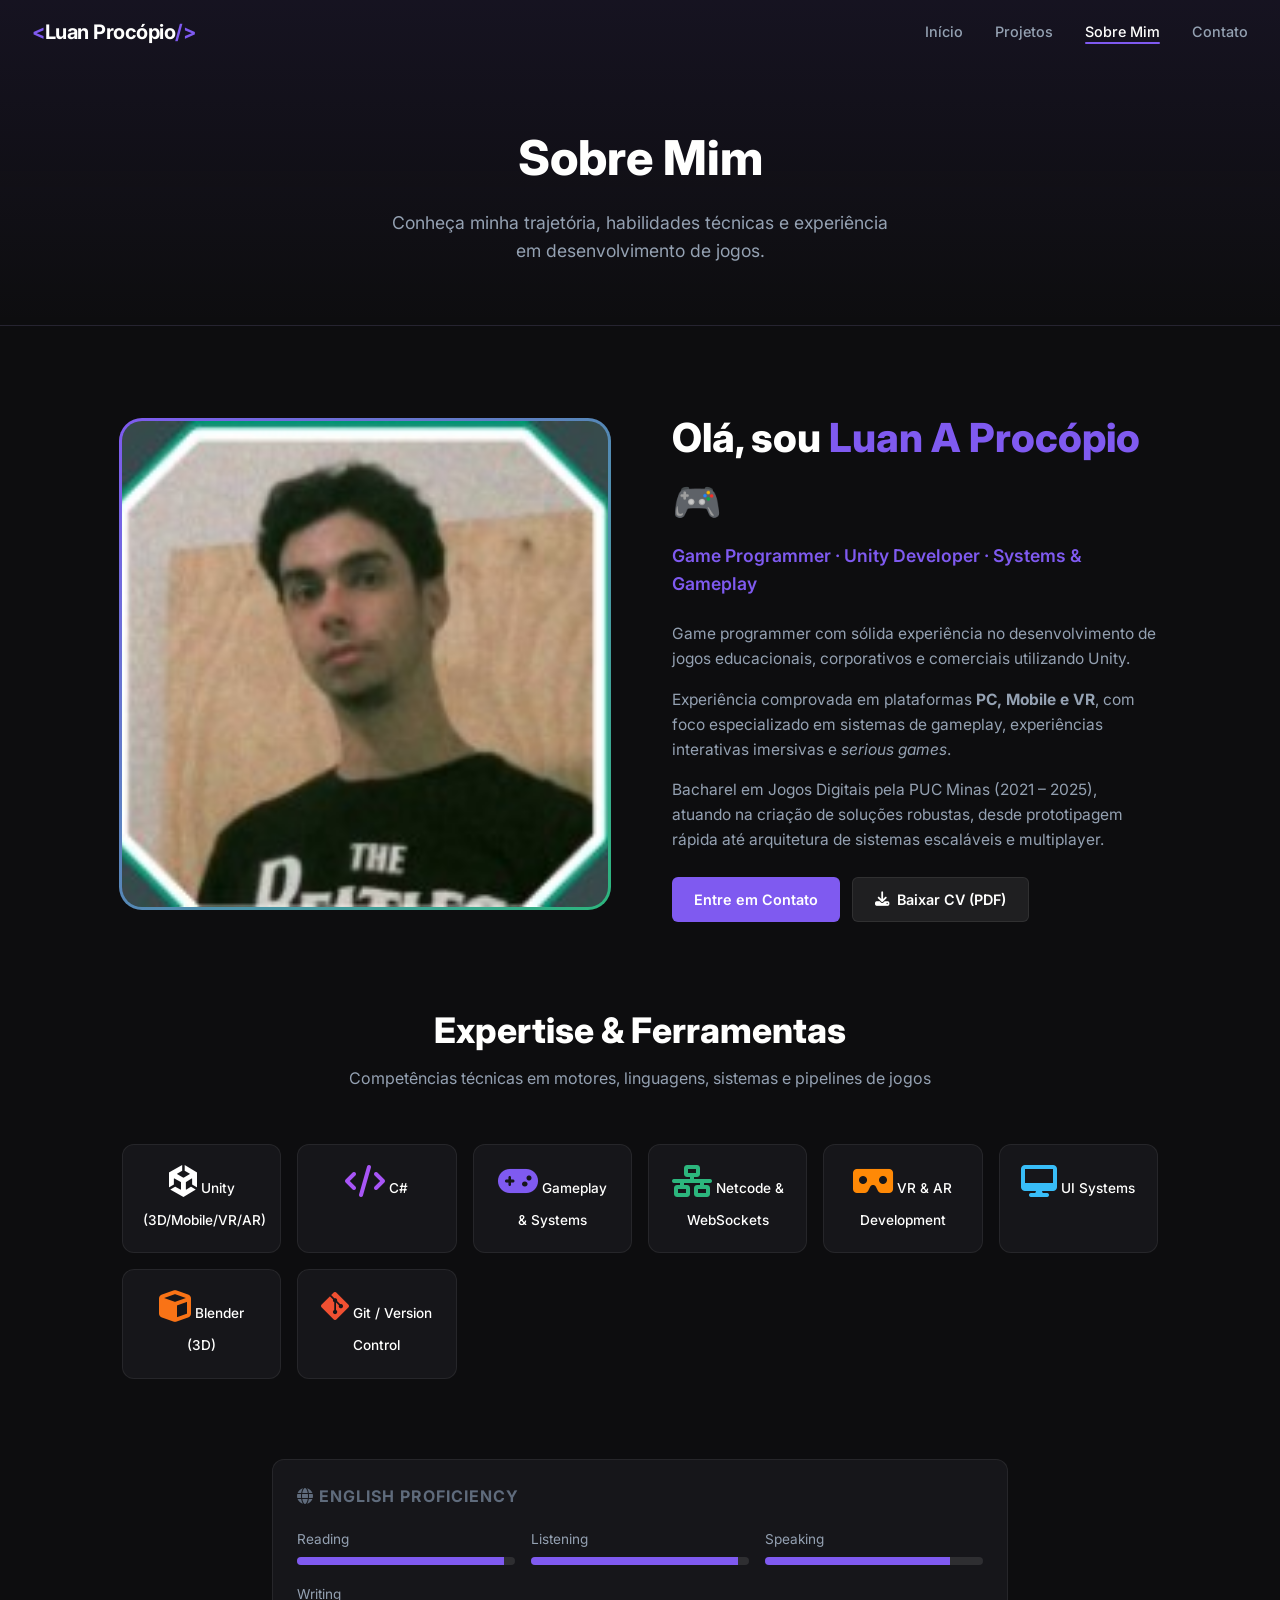
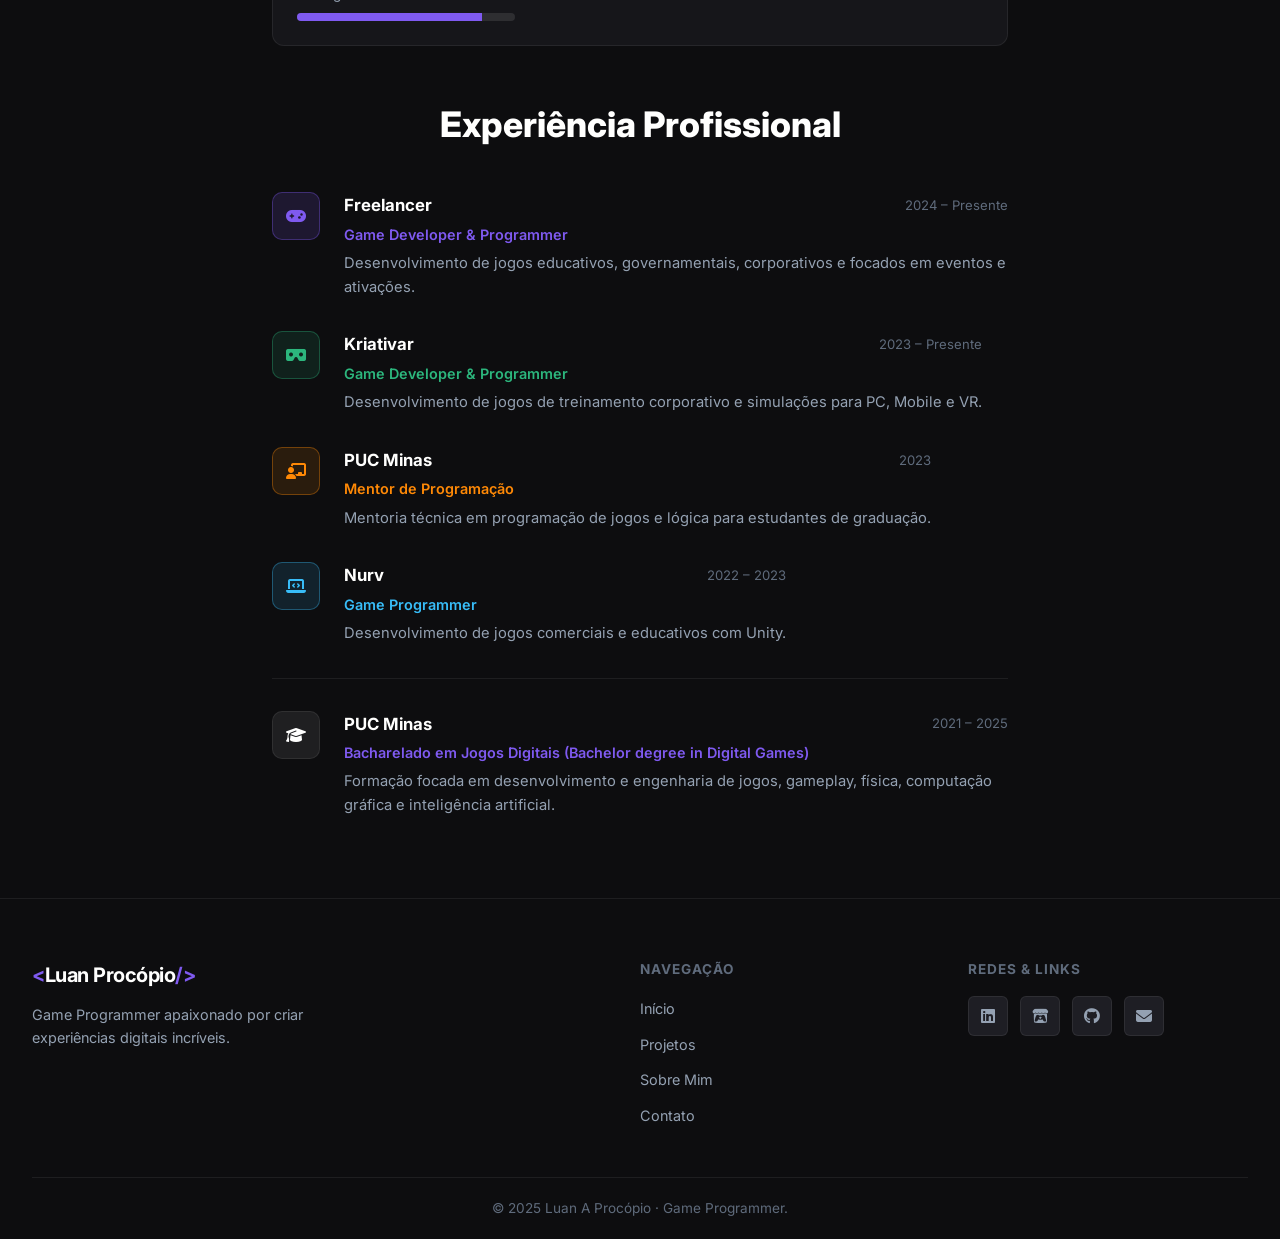
==== about.html @ 7a063dc6 "second" ====
<!DOCTYPE html>
<html lang="pt-BR">
<head>
  <meta charset="UTF-8" />
  <meta name="viewport" content="width=device-width, initial-scale=1.0" />
  <title>Sobre Mim | Luan A Procópio</title>
  <link rel="stylesheet" href="css/style.css" />
  <link rel="stylesheet" href="https://cdnjs.cloudflare.com/ajax/libs/font-awesome/6.5.0/css/all.min.css" />
  <link href="https://fonts.googleapis.com/css2?family=Inter:wght@300;400;500;600;700;800&display=swap" rel="stylesheet" />
</head>
<body>

  <nav class="navbar" id="navbar">
    <div class="nav-container">
      <a href="index.html" class="nav-logo"><span class="logo-bracket">&lt;</span>Luan Procópio<span class="logo-bracket">/&gt;</span></a>
      <ul class="nav-links" id="navLinks">
        <li><a href="index.html">Início</a></li>
        <li><a href="projects.html">Projetos</a></li>
        <li><a href="about.html" class="active">Sobre Mim</a></li>
        <li><a href="contact.html">Contato</a></li>
      </ul>
      <button class="hamburger" id="hamburger" aria-label="Menu">
        <span></span><span></span><span></span>
      </button>
    </div>
  </nav>

  <!-- About hero -->
  <section class="page-hero">
    <h1>Sobre Mim</h1>
    <p>Conheça minha trajetória, habilidades técnicas e experiência em desenvolvimento de jogos.</p>
  </section>

  <!-- Seção principal -->
  <section class="about-section">
    <div class="about-image-wrap">
      <img src="assets/images/profile.jpg" alt="Luan A Procópio - Game Programmer" />
    </div>
    <div class="about-text">
      <h1>Olá, sou <span style="color:var(--accent)">Luan A Procópio</span> 🎮</h1>
      <p class="role">Game Programmer · Unity Developer · Systems & Gameplay</p>
      <p>
        Game programmer com sólida experiência no desenvolvimento de jogos educacionais, corporativos e comerciais utilizando Unity.
      </p>
      <p>
        Experiência comprovada em plataformas <strong>PC, Mobile e VR</strong>, com foco especializado em sistemas de gameplay, experiências interativas imersivas e <em>serious games</em>.
      </p>
      <p>
        Bacharel em Jogos Digitais pela PUC Minas (2021 – 2025), atuando na criação de soluções robustas, desde prototipagem rápida até arquitetura de sistemas escaláveis e multiplayer.
      </p>
      <div style="display:flex; gap:12px; flex-wrap:wrap; margin-top:24px;">
        <a href="contact.html" class="btn btn-primary">Entre em Contato</a>
        <a href="assets/cv.pdf" download class="btn btn-ghost">
          <i class="fas fa-download"></i> Baixar CV (PDF)
        </a>
      </div>
    </div>
  </section>

  <!-- Skills / Expertise -->
  <section style="max-width:1100px; margin:0 auto; padding:0 2rem 20px;">
    <div class="section-header" style="margin-bottom:32px;">
      <h2>Expertise & Ferramentas</h2>
      <p>Competências técnicas em motores, linguagens, sistemas e pipelines de jogos</p>
    </div>
  </section>

  <div class="skills-grid">
    <div class="skill-card">
      <i class="fa-brands fa-unity" style="color:#ffffff;"></i>
      <span>Unity (3D/Mobile/VR/AR)</span>
    </div>
    <div class="skill-card">
      <i class="fas fa-code" style="color:#a855f7;"></i>
      <span>C#</span>
    </div>
    <div class="skill-card">
      <i class="fas fa-gamepad" style="color:#7f5af0;"></i>
      <span>Gameplay & Systems</span>
    </div>
    <div class="skill-card">
      <i class="fas fa-network-wired" style="color:#2cb67d;"></i>
      <span>Netcode & WebSockets</span>
    </div>
    <div class="skill-card">
      <i class="fas fa-vr-cardboard" style="color:#ff8906;"></i>
      <span>VR & AR Development</span>
    </div>
    <div class="skill-card">
      <i class="fas fa-desktop" style="color:#38bdf8;"></i>
      <span>UI Systems</span>
    </div>
    <div class="skill-card">
      <i class="fas fa-cube" style="color:#f97316;"></i>
      <span>Blender (3D)</span>
    </div>
    <div class="skill-card">
      <i class="fa-brands fa-git-alt" style="color:#f05032;"></i>
      <span>Git / Version Control</span>
    </div>
  </div>

  <!-- Idiomas / English Level -->
  <section style="max-width:800px; margin:0 auto; padding:0 2rem 50px;">
    <div class="sidebar-card" style="margin-bottom: 0;">
      <h3 style="margin-bottom: 16px; font-size: 1rem;"><i class="fas fa-globe"></i> English Proficiency</h3>
      <div style="display: grid; grid-template-columns: repeat(auto-fit, minmax(160px, 1fr)); gap: 16px;">
        <div>
          <span style="font-size: 0.85rem; color: var(--text-secondary);">Reading</span>
          <div style="background: rgba(255,255,255,0.1); height: 8px; border-radius: 4px; overflow: hidden; margin-top: 6px;">
            <div style="width: 95%; height: 100%; background: var(--accent);"></div>
          </div>
        </div>
        <div>
          <span style="font-size: 0.85rem; color: var(--text-secondary);">Listening</span>
          <div style="background: rgba(255,255,255,0.1); height: 8px; border-radius: 4px; overflow: hidden; margin-top: 6px;">
            <div style="width: 95%; height: 100%; background: var(--accent);"></div>
          </div>
        </div>
        <div>
          <span style="font-size: 0.85rem; color: var(--text-secondary);">Speaking</span>
          <div style="background: rgba(255,255,255,0.1); height: 8px; border-radius: 4px; overflow: hidden; margin-top: 6px;">
            <div style="width: 85%; height: 100%; background: var(--accent);"></div>
          </div>
        </div>
        <div>
          <span style="font-size: 0.85rem; color: var(--text-secondary);">Writing</span>
          <div style="background: rgba(255,255,255,0.1); height: 8px; border-radius: 4px; overflow: hidden; margin-top: 6px;">
            <div style="width: 85%; height: 100%; background: var(--accent);"></div>
          </div>
        </div>
      </div>
    </div>
  </section>

  <!-- Linha do tempo / Experiência & Educação -->
  <section style="max-width:800px; margin:0 auto; padding:0 2rem 80px;">
    <div class="section-header" style="margin-bottom:40px;">
      <h2>Experiência Profissional</h2>
    </div>
    <div style="display:flex; flex-direction:column; gap:32px;">

      <!-- Freelancer -->
      <div style="display:flex; gap:24px; align-items:flex-start;">
        <div style="width:48px; height:48px; background:rgba(127,90,240,0.15); border:1px solid rgba(127,90,240,0.35); border-radius:10px; display:flex; align-items:center; justify-content:center; flex-shrink:0; color:var(--accent);">
          <i class="fas fa-gamepad"></i>
        </div>
        <div>
          <div style="display:flex; justify-content:space-between; align-items:center; margin-bottom:4px;">
            <h3 style="font-size:1.05rem; font-weight:700;">Freelancer</h3>
            <span style="font-size:0.82rem; color:var(--text-muted);">2024 – Presente</span>
          </div>
          <p style="color:var(--accent); font-size:0.9rem; font-weight:600; margin-bottom:6px;">Game Developer & Programmer</p>
          <p style="color:var(--text-secondary); font-size:0.92rem;">Desenvolvimento de jogos educativos, governamentais, corporativos e focados em eventos e ativações.</p>
        </div>
      </div>

      <!-- Kriativar -->
      <div style="display:flex; gap:24px; align-items:flex-start;">
        <div style="width:48px; height:48px; background:rgba(44,182,125,0.12); border:1px solid rgba(44,182,125,0.35); border-radius:10px; display:flex; align-items:center; justify-content:center; flex-shrink:0; color:var(--accent-2);">
          <i class="fas fa-vr-cardboard"></i>
        </div>
        <div>
          <div style="display:flex; justify-content:space-between; align-items:center; margin-bottom:4px;">
            <h3 style="font-size:1.05rem; font-weight:700;">Kriativar</h3>
            <span style="font-size:0.82rem; color:var(--text-muted);">2023 – Presente</span>
          </div>
          <p style="color:var(--accent-2); font-size:0.9rem; font-weight:600; margin-bottom:6px;">Game Developer & Programmer</p>
          <p style="color:var(--text-secondary); font-size:0.92rem;">Desenvolvimento de jogos de treinamento corporativo e simulações para PC, Mobile e VR.</p>
        </div>
      </div>

      <!-- PUC Minas Mentor -->
      <div style="display:flex; gap:24px; align-items:flex-start;">
        <div style="width:48px; height:48px; background:rgba(255,137,6,0.12); border:1px solid rgba(255,137,6,0.35); border-radius:10px; display:flex; align-items:center; justify-content:center; flex-shrink:0; color:#ff8906;">
          <i class="fas fa-chalkboard-teacher"></i>
        </div>
        <div>
          <div style="display:flex; justify-content:space-between; align-items:center; margin-bottom:4px;">
            <h3 style="font-size:1.05rem; font-weight:700;">PUC Minas</h3>
            <span style="font-size:0.82rem; color:var(--text-muted);">2023</span>
          </div>
          <p style="color:#ff8906; font-size:0.9rem; font-weight:600; margin-bottom:6px;">Mentor de Programação</p>
          <p style="color:var(--text-secondary); font-size:0.92rem;">Mentoria técnica em programação de jogos e lógica para estudantes de graduação.</p>
        </div>
      </div>

      <!-- Nurv -->
      <div style="display:flex; gap:24px; align-items:flex-start;">
        <div style="width:48px; height:48px; background:rgba(56,189,248,0.12); border:1px solid rgba(56,189,248,0.35); border-radius:10px; display:flex; align-items:center; justify-content:center; flex-shrink:0; color:#38bdf8;">
          <i class="fas fa-laptop-code"></i>
        </div>
        <div>
          <div style="display:flex; justify-content:space-between; align-items:center; margin-bottom:4px;">
            <h3 style="font-size:1.05rem; font-weight:700;">Nurv</h3>
            <span style="font-size:0.82rem; color:var(--text-muted);">2022 – 2023</span>
          </div>
          <p style="color:#38bdf8; font-size:0.9rem; font-weight:600; margin-bottom:6px;">Game Programmer</p>
          <p style="color:var(--text-secondary); font-size:0.92rem;">Desenvolvimento de jogos comerciais e educativos com Unity.</p>
        </div>
      </div>

      <!-- Formação Acadêmica -->
      <div style="display:flex; gap:24px; align-items:flex-start; border-top:1px solid var(--border); padding-top: 32px;">
        <div style="width:48px; height:48px; background:rgba(255,255,255,0.08); border:1px solid var(--border); border-radius:10px; display:flex; align-items:center; justify-content:center; flex-shrink:0; color:var(--text-primary);">
          <i class="fas fa-graduation-cap"></i>
        </div>
        <div>
          <div style="display:flex; justify-content:space-between; align-items:center; margin-bottom:4px;">
            <h3 style="font-size:1.05rem; font-weight:700;">PUC Minas</h3>
            <span style="font-size:0.82rem; color:var(--text-muted);">2021 – 2025</span>
          </div>
          <p style="color:var(--accent); font-size:0.9rem; font-weight:600; margin-bottom:6px;">Bacharelado em Jogos Digitais (Bachelor degree in Digital Games)</p>
          <p style="color:var(--text-secondary); font-size:0.92rem;">Formação focada em desenvolvimento e engenharia de jogos, gameplay, física, computação gráfica e inteligência artificial.</p>
        </div>
      </div>

    </div>
  </section>

  <footer class="footer">
    <div class="footer-container">
      <div class="footer-brand">
        <a href="index.html" class="nav-logo"><span class="logo-bracket">&lt;</span>Luan Procópio<span class="logo-bracket">/&gt;</span></a>
        <p>Game Programmer apaixonado por criar experiências digitais incríveis.</p>
      </div>
      <div class="footer-links">
        <h4>Navegação</h4>
        <ul>
          <li><a href="index.html">Início</a></li>
          <li><a href="projects.html">Projetos</a></li>
          <li><a href="about.html">Sobre Mim</a></li>
          <li><a href="contact.html">Contato</a></li>
        </ul>
      </div>
      <div class="footer-social">
        <h4>Redes & Links</h4>
        <div class="social-links">
          <a href="https://linkedin.com" target="_blank" aria-label="LinkedIn"><i class="fa-brands fa-linkedin"></i></a>
          <a href="https://itch.io" target="_blank" aria-label="Itch.io"><i class="fa-brands fa-itch-io"></i></a>
          <a href="https://github.com" target="_blank" aria-label="GitHub"><i class="fa-brands fa-github"></i></a>
          <a href="mailto:luanprocopio@hotmail.com" aria-label="E-mail"><i class="fas fa-envelope"></i></a>
        </div>
      </div>
    </div>
    <div class="footer-bottom">
      <p>&copy; 2025 Luan A Procópio · Game Programmer.</p>
    </div>
  </footer>

  <script src="js/main.js"></script>
</body>
</html>
---- css/style.css ----
/* =============================================
   PORTFOLIO - ESTILO STEAM | DARK THEME
   ============================================= */

/* ---- RESET & BASE ---- */
*, *::before, *::after { box-sizing: border-box; margin: 0; padding: 0; }

:root {
  --bg-dark:       #0d0d0f;
  --bg-card:       #16161a;
  --bg-surface:    #1e1e24;
  --bg-hover:      #26262e;
  --accent:        #7f5af0;
  --accent-glow:   rgba(127, 90, 240, 0.35);
  --accent-2:      #2cb67d;
  --text-primary:  #fffffe;
  --text-secondary:#94a1b2;
  --text-muted:    #5f6b7c;
  --border:        rgba(255,255,255,0.07);
  --border-hover:  rgba(127, 90, 240, 0.5);
  --radius-sm:     6px;
  --radius-md:     12px;
  --radius-lg:     20px;
  --shadow:        0 4px 30px rgba(0,0,0,0.5);
  --transition:    0.3s ease;
}

html { scroll-behavior: smooth; }

body {
  font-family: 'Inter', sans-serif;
  background-color: var(--bg-dark);
  color: var(--text-primary);
  line-height: 1.6;
  overflow-x: hidden;
}

a { color: inherit; text-decoration: none; }
img { max-width: 100%; display: block; }
ul { list-style: none; }

/* ---- SCROLLBAR ---- */
::-webkit-scrollbar { width: 6px; }
::-webkit-scrollbar-track { background: var(--bg-dark); }
::-webkit-scrollbar-thumb { background: var(--accent); border-radius: 3px; }

/* =============================================
   NAVBAR
   ============================================= */
.navbar {
  position: fixed;
  top: 0;
  left: 0;
  right: 0;
  z-index: 1000;
  padding: 0 2rem;
  background: transparent;
  transition: background var(--transition), box-shadow var(--transition);
}
.navbar.scrolled {
  background: rgba(13,13,15,0.92);
  backdrop-filter: blur(16px);
  box-shadow: 0 1px 0 var(--border);
}
.nav-container {
  max-width: 1300px;
  margin: 0 auto;
  display: flex;
  align-items: center;
  justify-content: space-between;
  height: 64px;
}
.nav-logo {
  font-size: 1.25rem;
  font-weight: 700;
  letter-spacing: -0.5px;
}
.logo-bracket { color: var(--accent); }

.nav-links {
  display: flex;
  gap: 2rem;
}
.nav-links a {
  font-size: 0.9rem;
  font-weight: 500;
  color: var(--text-secondary);
  transition: color var(--transition);
  position: relative;
  padding-bottom: 4px;
}
.nav-links a::after {
  content: '';
  position: absolute;
  bottom: 0;
  left: 0;
  width: 0;
  height: 2px;
  background: var(--accent);
  border-radius: 2px;
  transition: width var(--transition);
}
.nav-links a:hover, .nav-links a.active {
  color: var(--text-primary);
}
.nav-links a:hover::after, .nav-links a.active::after { width: 100%; }

.hamburger {
  display: none;
  flex-direction: column;
  gap: 5px;
  background: none;
  border: none;
  cursor: pointer;
  padding: 4px;
}
.hamburger span {
  display: block;
  width: 24px;
  height: 2px;
  background: var(--text-primary);
  border-radius: 2px;
  transition: var(--transition);
}

/* =============================================
   BOTÕES
   ============================================= */
.btn {
  display: inline-flex;
  align-items: center;
  gap: 8px;
  padding: 10px 22px;
  border-radius: var(--radius-sm);
  font-size: 0.9rem;
  font-weight: 600;
  cursor: pointer;
  border: none;
  transition: all var(--transition);
  white-space: nowrap;
}
.btn-primary {
  background: var(--accent);
  color: #fff;
}
.btn-primary:hover {
  background: #6b47e0;
  box-shadow: 0 0 20px var(--accent-glow);
  transform: translateY(-1px);
}
.btn-ghost {
  background: rgba(255,255,255,0.08);
  color: var(--text-primary);
  border: 1px solid var(--border);
}
.btn-ghost:hover {
  background: rgba(255,255,255,0.14);
  border-color: var(--border-hover);
}
.btn-outline {
  background: transparent;
  color: var(--accent);
  border: 1px solid var(--accent);
}
.btn-outline:hover {
  background: var(--accent);
  color: #fff;
  box-shadow: 0 0 20px var(--accent-glow);
}
.btn-lg { padding: 14px 32px; font-size: 1rem; }
.btn-sm { padding: 7px 14px; font-size: 0.8rem; }

/* =============================================
   HERO CAROUSEL (estilo Steam)
   ============================================= */
.hero-carousel {
  display: flex;
  gap: 16px;
  padding: 80px 2rem 60px;
  max-width: 1300px;
  margin: 0 auto;
  min-height: 520px;
}

.carousel-main {
  flex: 1;
  position: relative;
  border-radius: var(--radius-lg);
  overflow: hidden;
  background: var(--bg-card);
  box-shadow: var(--shadow);
}

.carousel-slide {
  position: absolute;
  inset: 0;
  opacity: 0;
  transition: opacity 0.6s ease;
  pointer-events: none;
}
.carousel-slide.active {
  opacity: 1;
  pointer-events: all;
}

.slide-media {
  width: 100%;
  height: 100%;
  object-fit: cover;
}

/* Vídeo no slide — use em vez de <img> quando quiser */
.slide-media-video {
  width: 100%;
  height: 100%;
  object-fit: cover;
  pointer-events: none;
}

.slide-overlay {
  position: absolute;
  inset: 0;
  background: linear-gradient(
    to right,
    rgba(13,13,15,0.92) 0%,
    rgba(13,13,15,0.6) 55%,
    transparent 100%
  );
  display: flex;
  align-items: flex-end;
  padding: 48px;
}

.slide-content { max-width: 500px; }

.slide-badge {
  display: inline-block;
  background: var(--accent);
  color: #fff;
  font-size: 0.7rem;
  font-weight: 700;
  letter-spacing: 1.5px;
  text-transform: uppercase;
  padding: 4px 10px;
  border-radius: 4px;
  margin-bottom: 14px;
}

.slide-title {
  font-size: 2.4rem;
  font-weight: 800;
  line-height: 1.15;
  margin-bottom: 12px;
  text-shadow: 0 2px 20px rgba(0,0,0,0.5);
}

.slide-desc {
  color: var(--text-secondary);
  font-size: 1rem;
  margin-bottom: 18px;
  max-width: 380px;
}

.slide-tags { display: flex; gap: 8px; flex-wrap: wrap; margin-bottom: 24px; }
.tag {
  background: rgba(127,90,240,0.18);
  border: 1px solid rgba(127,90,240,0.4);
  color: #c4b5fd;
  font-size: 0.78rem;
  font-weight: 500;
  padding: 3px 10px;
  border-radius: 4px;
}

.slide-actions { display: flex; gap: 12px; flex-wrap: wrap; }

/* Botões prev/next */
.carousel-btn {
  position: absolute;
  top: 50%;
  transform: translateY(-50%);
  z-index: 10;
  background: rgba(13,13,15,0.7);
  border: 1px solid var(--border);
  color: var(--text-primary);
  width: 44px;
  height: 44px;
  border-radius: 50%;
  display: flex;
  align-items: center;
  justify-content: center;
  cursor: pointer;
  transition: all var(--transition);
  backdrop-filter: blur(8px);
}
.carousel-btn:hover {
  background: var(--accent);
  border-color: var(--accent);
  box-shadow: 0 0 15px var(--accent-glow);
}
.carousel-btn.prev { left: 16px; }
.carousel-btn.next { right: 16px; }

/* Miniaturas laterais */
.carousel-thumbs {
  width: 220px;
  display: flex;
  flex-direction: column;
  gap: 8px;
  flex-shrink: 0;
}

.thumb {
  display: flex;
  align-items: center;
  gap: 12px;
  padding: 10px;
  border-radius: var(--radius-md);
  border: 1px solid var(--border);
  background: var(--bg-card);
  cursor: pointer;
  transition: all var(--transition);
  position: relative;
  overflow: hidden;
}
.thumb::before {
  content: '';
  position: absolute;
  left: 0;
  top: 0;
  bottom: 0;
  width: 2px;
  background: var(--accent);
  transform: scaleY(0);
  transition: transform var(--transition);
}
.thumb.active::before { transform: scaleY(1); }
.thumb:hover, .thumb.active {
  border-color: var(--border-hover);
  background: var(--bg-hover);
}
.thumb img {
  width: 64px;
  height: 44px;
  object-fit: cover;
  border-radius: var(--radius-sm);
  flex-shrink: 0;
}
.thumb-info { flex: 1; min-width: 0; }
.thumb-title {
  display: block;
  font-size: 0.82rem;
  font-weight: 600;
  color: var(--text-primary);
  white-space: nowrap;
  overflow: hidden;
  text-overflow: ellipsis;
  margin-bottom: 6px;
}
.thumb-progress {
  height: 3px;
  background: rgba(255,255,255,0.1);
  border-radius: 2px;
  overflow: hidden;
}
.thumb-bar {
  height: 100%;
  width: 0%;
  background: var(--accent);
  border-radius: 2px;
  transition: width 0.1s linear;
}
.thumb.active .thumb-bar { width: 100%; transition: width 5s linear; }

/* =============================================
   STATS BAR
   ============================================= */
.stats-bar {
  background: var(--bg-surface);
  border-top: 1px solid var(--border);
  border-bottom: 1px solid var(--border);
  padding: 32px 2rem;
}
.stats-container {
  max-width: 1300px;
  margin: 0 auto;
  display: flex;
  align-items: center;
  justify-content: center;
  gap: 0;
}
.stat-item {
  display: flex;
  flex-direction: column;
  align-items: center;
  gap: 4px;
  flex: 1;
}
.stat-number {
  font-size: 2.5rem;
  font-weight: 800;
  color: var(--accent);
  line-height: 1;
}
.stat-label { font-size: 0.85rem; color: var(--text-secondary); }
.stat-divider {
  width: 1px;
  height: 50px;
  background: var(--border);
}

/* =============================================
   PROJECTS SECTION
   ============================================= */
.projects-section {
  max-width: 1300px;
  margin: 0 auto;
  padding: 80px 2rem;
}

.section-header { text-align: center; margin-bottom: 48px; }
.section-header h2 {
  font-size: 2.2rem;
  font-weight: 800;
  margin-bottom: 8px;
}
.section-header p { color: var(--text-secondary); font-size: 1rem; margin-bottom: 28px; }

.filter-bar { display: flex; gap: 10px; justify-content: center; flex-wrap: wrap; }
.filter-btn {
  background: var(--bg-surface);
  border: 1px solid var(--border);
  color: var(--text-secondary);
  padding: 8px 20px;
  border-radius: 100px;
  font-size: 0.85rem;
  font-weight: 500;
  cursor: pointer;
  transition: all var(--transition);
}
.filter-btn:hover, .filter-btn.active {
  background: var(--accent);
  border-color: var(--accent);
  color: #fff;
}

.projects-grid {
  display: grid;
  grid-template-columns: repeat(auto-fill, minmax(300px, 1fr));
  gap: 24px;
  margin-bottom: 48px;
}

/* Animação de filtro */
.project-card {
  border-radius: var(--radius-md);
  background: var(--bg-card);
  border: 1px solid var(--border);
  overflow: hidden;
  transition: all var(--transition);
  animation: fadeIn 0.4s ease;
}
.project-card:hover {
  transform: translateY(-6px);
  border-color: var(--border-hover);
  box-shadow: 0 12px 40px rgba(0,0,0,0.4), 0 0 20px var(--accent-glow);
}
.project-card.hidden {
  display: none;
}

@keyframes fadeIn {
  from { opacity: 0; transform: translateY(16px); }
  to   { opacity: 1; transform: translateY(0); }
}

.card-media {
  position: relative;
  height: 200px;
  overflow: hidden;
  background: var(--bg-surface);
}
.card-media img {
  width: 100%;
  height: 100%;
  object-fit: cover;
  transition: transform 0.4s ease;
}
.project-card:hover .card-media img { transform: scale(1.05); }

.card-hover-overlay {
  position: absolute;
  inset: 0;
  background: rgba(13,13,15,0.7);
  display: flex;
  align-items: center;
  justify-content: center;
  opacity: 0;
  transition: opacity var(--transition);
}
.project-card:hover .card-hover-overlay { opacity: 1; }

.card-view-btn {
  background: var(--accent);
  color: #fff;
  padding: 10px 20px;
  border-radius: var(--radius-sm);
  font-weight: 600;
  font-size: 0.9rem;
  display: flex;
  align-items: center;
  gap: 8px;
  transform: translateY(8px);
  transition: transform var(--transition);
}
.project-card:hover .card-view-btn { transform: translateY(0); }

.card-body { padding: 20px; }
.card-header-row {
  display: flex;
  align-items: flex-start;
  justify-content: space-between;
  gap: 8px;
  margin-bottom: 10px;
}
.card-title { font-size: 1.05rem; font-weight: 700; }
.card-category {
  font-size: 0.7rem;
  font-weight: 600;
  color: var(--accent);
  background: rgba(127,90,240,0.15);
  border: 1px solid rgba(127,90,240,0.35);
  padding: 2px 8px;
  border-radius: 4px;
  white-space: nowrap;
  flex-shrink: 0;
}
.card-desc { color: var(--text-secondary); font-size: 0.88rem; margin-bottom: 14px; }
.card-tech { display: flex; gap: 6px; flex-wrap: wrap; margin-bottom: 18px; }
.tech-tag {
  font-size: 0.75rem;
  color: var(--text-secondary);
  background: var(--bg-surface);
  border: 1px solid var(--border);
  padding: 2px 8px;
  border-radius: 4px;
}
.card-footer { display: flex; gap: 8px; align-items: center; }

.view-all-wrap { text-align: center; }

/* =============================================
   CTA SECTION
   ============================================= */
.cta-section {
  background: linear-gradient(135deg, var(--bg-surface) 0%, rgba(127,90,240,0.1) 100%);
  border-top: 1px solid var(--border);
  border-bottom: 1px solid var(--border);
  padding: 80px 2rem;
  text-align: center;
}
.cta-content { max-width: 600px; margin: 0 auto; }
.cta-content h2 { font-size: 2.2rem; font-weight: 800; margin-bottom: 16px; }
.cta-content p { color: var(--text-secondary); font-size: 1.05rem; margin-bottom: 32px; }
.cta-buttons { display: flex; gap: 16px; justify-content: center; flex-wrap: wrap; }

/* =============================================
   FOOTER
   ============================================= */
.footer {
  background: var(--bg-dark);
  border-top: 1px solid var(--border);
  padding: 60px 2rem 0;
}
.footer-container {
  max-width: 1300px;
  margin: 0 auto;
  display: grid;
  grid-template-columns: 2fr 1fr 1fr;
  gap: 48px;
  padding-bottom: 48px;
}
.footer-brand p { color: var(--text-secondary); font-size: 0.9rem; margin-top: 12px; max-width: 280px; }
.footer-links h4, .footer-social h4 { font-size: 0.85rem; font-weight: 700; letter-spacing: 1px; text-transform: uppercase; color: var(--text-muted); margin-bottom: 16px; }
.footer-links ul { display: flex; flex-direction: column; gap: 10px; }
.footer-links a { color: var(--text-secondary); font-size: 0.9rem; transition: color var(--transition); }
.footer-links a:hover { color: var(--accent); }
.social-links { display: flex; gap: 12px; }
.social-links a {
  width: 40px; height: 40px;
  background: var(--bg-surface);
  border: 1px solid var(--border);
  border-radius: var(--radius-sm);
  display: flex; align-items: center; justify-content: center;
  color: var(--text-secondary);
  font-size: 1rem;
  transition: all var(--transition);
}
.social-links a:hover {
  background: var(--accent);
  border-color: var(--accent);
  color: #fff;
  transform: translateY(-2px);
}
.footer-bottom {
  border-top: 1px solid var(--border);
  padding: 20px 0;
  text-align: center;
  color: var(--text-muted);
  font-size: 0.85rem;
  max-width: 1300px;
  margin: 0 auto;
}
.footer-bottom .fa-heart { color: #e53e3e; }

/* =============================================
   PÁGINA DE PROJETOS (projects.html)
   ============================================= */
.page-hero {
  padding: 120px 2rem 60px;
  text-align: center;
  background: linear-gradient(to bottom, rgba(127,90,240,0.08), transparent);
  border-bottom: 1px solid var(--border);
}
.page-hero h1 { font-size: 3rem; font-weight: 800; margin-bottom: 12px; }
.page-hero p { color: var(--text-secondary); font-size: 1.1rem; max-width: 500px; margin: 0 auto; }

/* =============================================
   PÁGINA ABOUT
   ============================================= */
.about-section {
  max-width: 1100px;
  margin: 0 auto;
  padding: 80px 2rem;
  display: grid;
  grid-template-columns: 1fr 1fr;
  gap: 64px;
  align-items: center;
}
.about-image-wrap {
  position: relative;
}
.about-image-wrap::before {
  content: '';
  position: absolute;
  inset: -3px;
  background: linear-gradient(135deg, var(--accent), var(--accent-2));
  border-radius: calc(var(--radius-lg) + 3px);
  z-index: -1;
}
.about-image-wrap img {
  width: 100%;
  border-radius: var(--radius-lg);
  aspect-ratio: 1;
  object-fit: cover;
}
.about-text h1 { font-size: 2.5rem; font-weight: 800; margin-bottom: 8px; }
.about-text .role {
  color: var(--accent);
  font-size: 1.1rem;
  font-weight: 600;
  margin-bottom: 24px;
}
.about-text p { color: var(--text-secondary); margin-bottom: 16px; font-size: 0.97rem; }

.skills-grid {
  max-width: 1100px;
  margin: 0 auto;
  padding: 0 2rem 80px;
  display: grid;
  grid-template-columns: repeat(auto-fill, minmax(140px, 1fr));
  gap: 16px;
}
.skill-card {
  background: var(--bg-card);
  border: 1px solid var(--border);
  border-radius: var(--radius-md);
  padding: 20px;
  text-align: center;
  transition: all var(--transition);
}
.skill-card:hover {
  border-color: var(--border-hover);
  transform: translateY(-4px);
  box-shadow: 0 8px 30px var(--accent-glow);
}
.skill-card i { font-size: 2rem; margin-bottom: 10px; color: var(--accent); }
.skill-card span { font-size: 0.85rem; font-weight: 500; }

/* =============================================
   PROJETO INDIVIDUAL (project.html)
   ============================================= */
.project-hero {
  position: relative;
  height: 500px;
  overflow: hidden;
  background: var(--bg-card);
}
.project-hero img, .project-hero video {
  width: 100%;
  height: 100%;
  object-fit: cover;
}
.project-hero-overlay {
  position: absolute;
  inset: 0;
  background: linear-gradient(to top, rgba(13,13,15,1) 0%, rgba(13,13,15,0.4) 60%, transparent 100%);
}

.project-detail {
  max-width: 1100px;
  margin: 0 auto;
  padding: 0 2rem 80px;
  display: grid;
  grid-template-columns: 1fr 320px;
  gap: 48px;
  margin-top: -80px;
  position: relative;
  z-index: 1;
}

.project-main h1 { font-size: 2.4rem; font-weight: 800; margin-bottom: 8px; }
.project-tags-row { display: flex; gap: 8px; flex-wrap: wrap; margin-bottom: 24px; }
.project-body { color: var(--text-secondary); font-size: 0.97rem; line-height: 1.8; }
.project-body h2 { color: var(--text-primary); font-size: 1.4rem; font-weight: 700; margin: 32px 0 12px; }
.project-body p { margin-bottom: 14px; }

/* Galeria de mídia do projeto */
.project-gallery {
  display: grid;
  grid-template-columns: repeat(2, 1fr);
  gap: 12px;
  margin: 32px 0;
}
.project-gallery img,
.project-gallery video {
  width: 100%;
  border-radius: var(--radius-md);
  cursor: pointer;
  transition: transform var(--transition);
  aspect-ratio: 16/9;
  object-fit: cover;
}
.project-gallery img:hover { transform: scale(1.02); }

/* Sidebar do projeto */
.project-sidebar { }
.sidebar-card {
  background: var(--bg-card);
  border: 1px solid var(--border);
  border-radius: var(--radius-md);
  padding: 24px;
  margin-bottom: 20px;
  position: sticky;
  top: 80px;
}
.sidebar-card h3 { font-size: 0.8rem; text-transform: uppercase; letter-spacing: 1px; color: var(--text-muted); margin-bottom: 16px; }
.sidebar-info-item { display: flex; justify-content: space-between; align-items: center; padding: 10px 0; border-bottom: 1px solid var(--border); }
.sidebar-info-item:last-of-type { border-bottom: none; }
.sidebar-info-item .label { color: var(--text-secondary); font-size: 0.88rem; }
.sidebar-info-item .value { font-size: 0.88rem; font-weight: 600; }
.sidebar-actions { display: flex; flex-direction: column; gap: 10px; margin-top: 20px; }

/* Lightbox */
.lightbox {
  position: fixed;
  inset: 0;
  background: rgba(0,0,0,0.92);
  z-index: 9999;
  display: flex;
  align-items: center;
  justify-content: center;
  opacity: 0;
  pointer-events: none;
  transition: opacity var(--transition);
}
.lightbox.open { opacity: 1; pointer-events: all; }
.lightbox img, .lightbox video {
  max-width: 90vw;
  max-height: 85vh;
  border-radius: var(--radius-md);
  object-fit: contain;
}
.lightbox-close {
  position: fixed;
  top: 24px;
  right: 24px;
  background: var(--bg-surface);
  border: 1px solid var(--border);
  color: var(--text-primary);
  width: 44px; height: 44px;
  border-radius: 50%;
  display: flex; align-items: center; justify-content: center;
  cursor: pointer;
  font-size: 1.2rem;
  transition: background var(--transition);
}
.lightbox-close:hover { background: var(--accent); }

/* =============================================
   CONTATO
   ============================================= */
.contact-section {
  max-width: 900px;
  margin: 0 auto;
  padding: 80px 2rem;
  display: grid;
  grid-template-columns: 1fr 1fr;
  gap: 64px;
}
.contact-info h2 { font-size: 2rem; font-weight: 800; margin-bottom: 12px; }
.contact-info p { color: var(--text-secondary); margin-bottom: 32px; }
.contact-item {
  display: flex;
  align-items: center;
  gap: 16px;
  margin-bottom: 20px;
}
.contact-item-icon {
  width: 44px; height: 44px;
  background: rgba(127,90,240,0.15);
  border: 1px solid rgba(127,90,240,0.35);
  border-radius: var(--radius-sm);
  display: flex; align-items: center; justify-content: center;
  color: var(--accent);
  font-size: 1rem;
  flex-shrink: 0;
}
.contact-item-text .label { font-size: 0.78rem; color: var(--text-muted); text-transform: uppercase; letter-spacing: 1px; }
.contact-item-text .value { font-size: 0.95rem; font-weight: 500; }

/* Form */
.contact-form { display: flex; flex-direction: column; gap: 16px; }
.form-group { display: flex; flex-direction: column; gap: 6px; }
.form-group label { font-size: 0.85rem; font-weight: 500; color: var(--text-secondary); }
.form-group input,
.form-group textarea,
.form-group select {
  background: var(--bg-surface);
  border: 1px solid var(--border);
  border-radius: var(--radius-sm);
  color: var(--text-primary);
  padding: 12px 16px;
  font-family: inherit;
  font-size: 0.9rem;
  transition: border-color var(--transition);
  outline: none;
}
.form-group input:focus,
.form-group textarea:focus {
  border-color: var(--accent);
  box-shadow: 0 0 0 3px var(--accent-glow);
}
.form-group textarea { resize: vertical; min-height: 140px; }
.form-success {
  display: none;
  text-align: center;
  padding: 24px;
  background: rgba(44,182,125,0.1);
  border: 1px solid rgba(44,182,125,0.4);
  border-radius: var(--radius-md);
  color: var(--accent-2);
}

/* =============================================
   RESPONSIVE
   ============================================= */
@media (max-width: 1024px) {
  .hero-carousel { flex-direction: column; }
  .carousel-thumbs { flex-direction: row; width: 100%; overflow-x: auto; }
  .thumb { min-width: 180px; }
  .footer-container { grid-template-columns: 1fr 1fr; }
  .about-section { grid-template-columns: 1fr; }
  .about-image-wrap { max-width: 320px; margin: 0 auto; }
  .project-detail { grid-template-columns: 1fr; }
  .contact-section { grid-template-columns: 1fr; }
}

@media (max-width: 768px) {
  .nav-links {
    position: fixed;
    top: 64px;
    left: 0;
    right: 0;
    background: rgba(13,13,15,0.97);
    backdrop-filter: blur(16px);
    flex-direction: column;
    align-items: center;
    padding: 24px;
    gap: 24px;
    border-bottom: 1px solid var(--border);
    transform: translateY(-120%);
    transition: transform var(--transition);
    z-index: 999;
  }
  .nav-links.open { transform: translateY(0); }
  .hamburger { display: flex; }
  .slide-overlay { padding: 24px; }
  .slide-title { font-size: 1.6rem; }
  .stats-container { flex-wrap: wrap; gap: 24px; }
  .stat-divider { display: none; }
  .footer-container { grid-template-columns: 1fr; gap: 32px; }
  .project-gallery { grid-template-columns: 1fr; }
  .page-hero h1 { font-size: 2rem; }
}
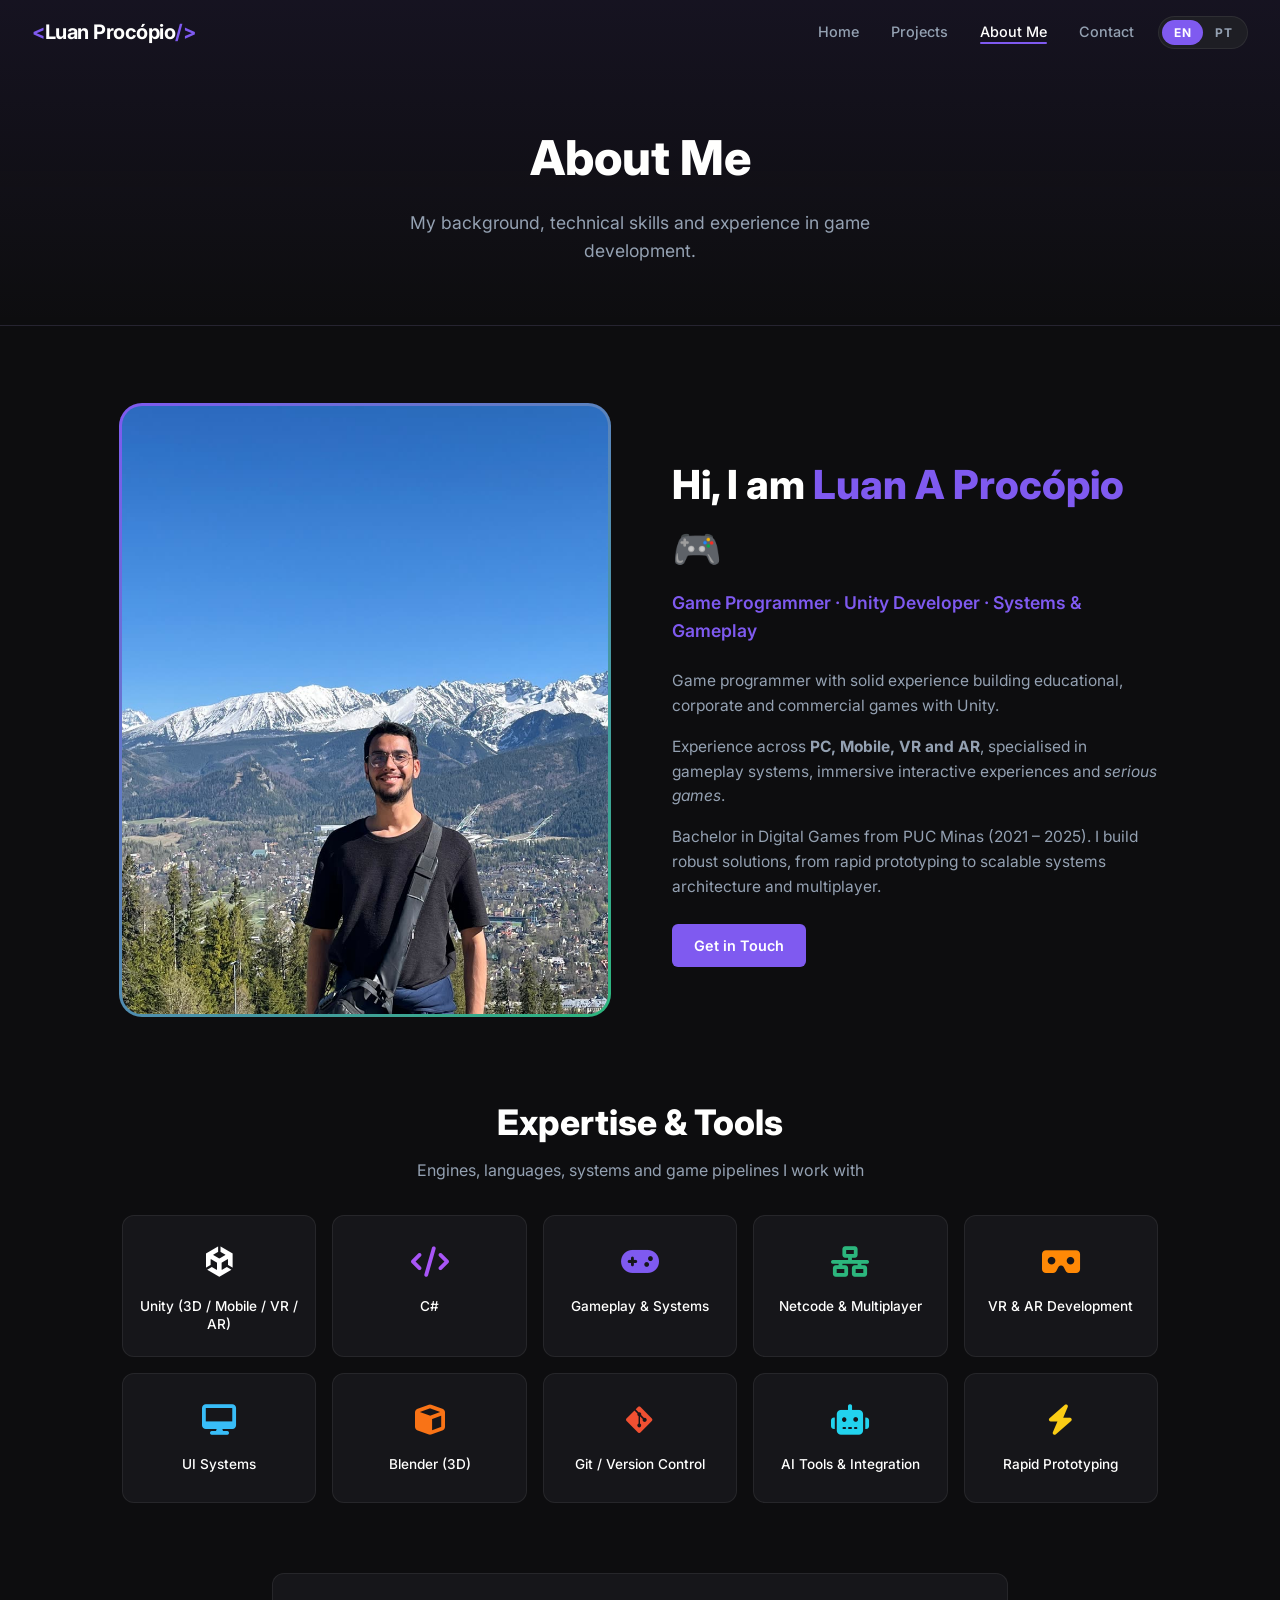
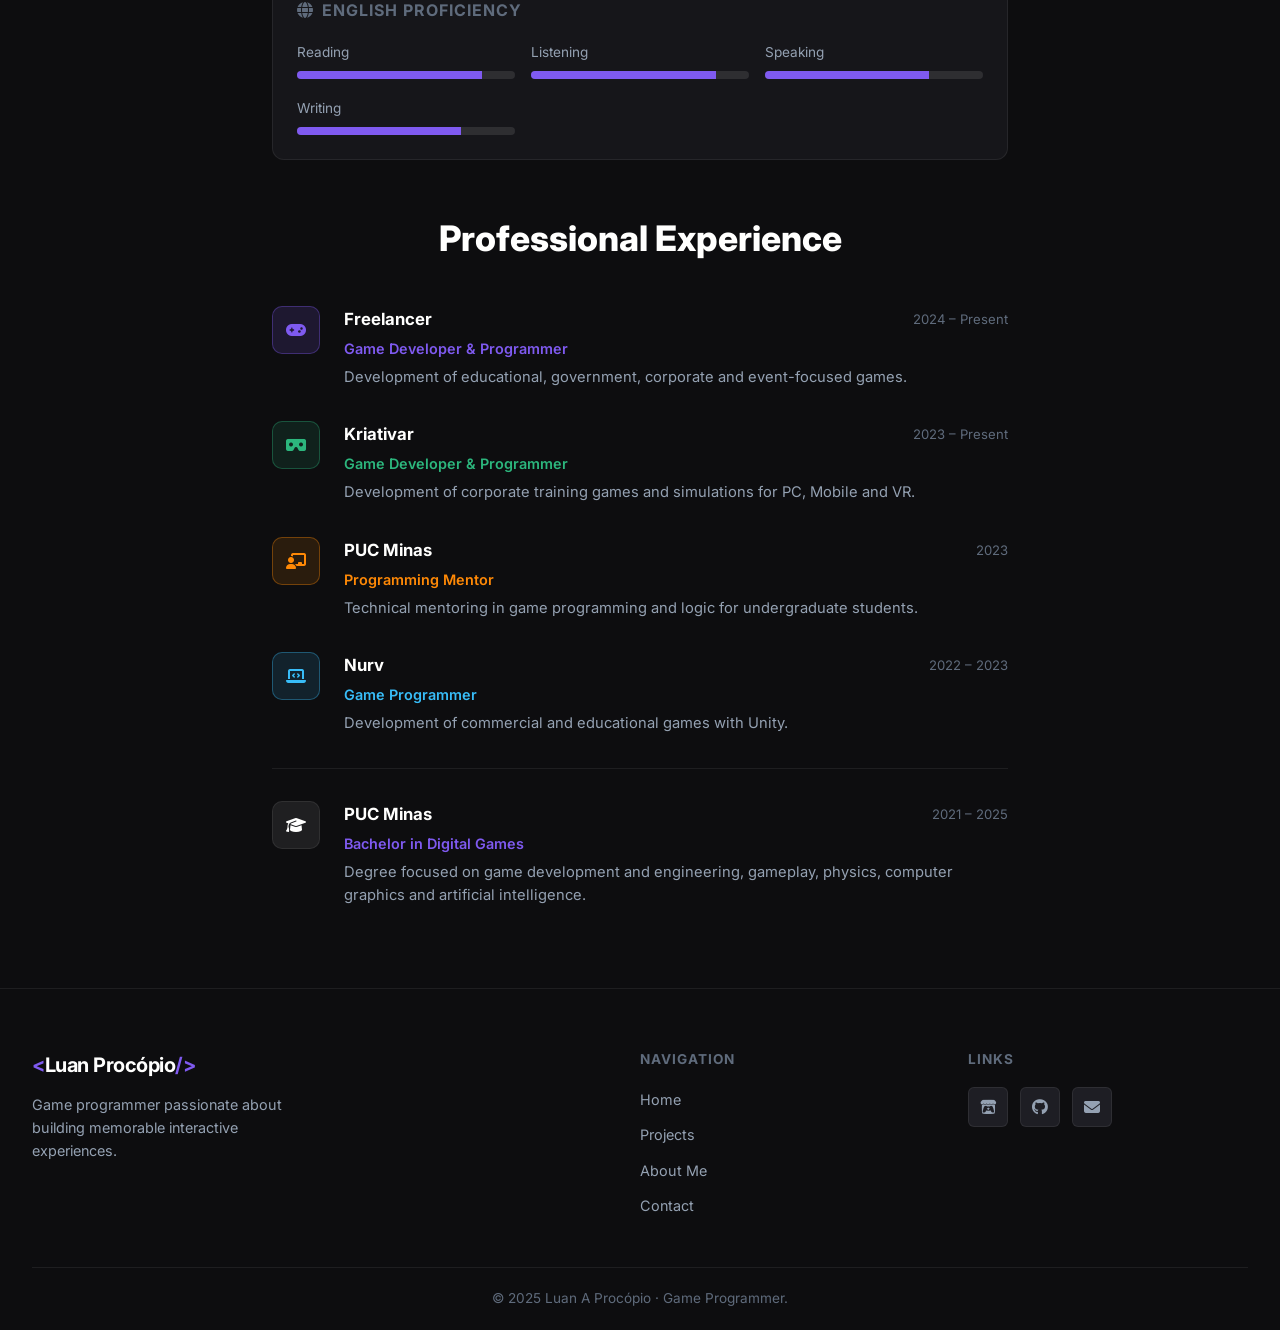
==== commit afc80926: "muitacoisa" ====
--- a/about.html
+++ b/about.html
@@ -1,217 +1,140 @@
 <!DOCTYPE html>
-<html lang="pt-BR">
+<html lang="en">
 <head>
   <meta charset="UTF-8" />
   <meta name="viewport" content="width=device-width, initial-scale=1.0" />
-  <title>Sobre Mim | Luan A Procópio</title>
+  <title>About Me | Luan A Procópio</title>
   <link rel="stylesheet" href="css/style.css" />
   <link rel="stylesheet" href="https://cdnjs.cloudflare.com/ajax/libs/font-awesome/6.5.0/css/all.min.css" />
   <link href="https://fonts.googleapis.com/css2?family=Inter:wght@300;400;500;600;700;800&display=swap" rel="stylesheet" />
 </head>
-<body>
+<body data-title="title.about">
 
   <nav class="navbar" id="navbar">
     <div class="nav-container">
       <a href="index.html" class="nav-logo"><span class="logo-bracket">&lt;</span>Luan Procópio<span class="logo-bracket">/&gt;</span></a>
-      <ul class="nav-links" id="navLinks">
-        <li><a href="index.html">Início</a></li>
-        <li><a href="projects.html">Projetos</a></li>
-        <li><a href="about.html" class="active">Sobre Mim</a></li>
-        <li><a href="contact.html">Contato</a></li>
-      </ul>
-      <button class="hamburger" id="hamburger" aria-label="Menu">
-        <span></span><span></span><span></span>
-      </button>
+      <div class="nav-right">
+        <ul class="nav-links" id="navLinks">
+          <li><a href="index.html" data-i18n="nav.home">Home</a></li>
+          <li><a href="projects.html" data-i18n="nav.projects">Projects</a></li>
+          <li><a href="about.html" class="active" data-i18n="nav.about">About Me</a></li>
+          <li><a href="contact.html" data-i18n="nav.contact">Contact</a></li>
+        </ul>
+        <div class="lang-toggle" role="group" aria-label="Language">
+          <button type="button" data-lang="en">EN</button>
+          <button type="button" data-lang="pt">PT</button>
+        </div>
+        <button class="hamburger" id="hamburger" data-i18n-attr="aria-label:nav.menu" aria-label="Menu">
+          <span></span><span></span><span></span>
+        </button>
+      </div>
     </div>
   </nav>
 
-  <!-- About hero -->
   <section class="page-hero">
-    <h1>Sobre Mim</h1>
-    <p>Conheça minha trajetória, habilidades técnicas e experiência em desenvolvimento de jogos.</p>
+    <h1 data-i18n="about.hero.title">About Me</h1>
+    <p data-i18n="about.hero.sub">My background, technical skills and experience in game development.</p>
   </section>
 
-  <!-- Seção principal -->
+  <!-- Intro -->
   <section class="about-section">
     <div class="about-image-wrap">
       <img src="assets/images/profile.jpg" alt="Luan A Procópio - Game Programmer" />
     </div>
     <div class="about-text">
-      <h1>Olá, sou <span style="color:var(--accent)">Luan A Procópio</span> 🎮</h1>
-      <p class="role">Game Programmer · Unity Developer · Systems & Gameplay</p>
-      <p>
-        Game programmer com sólida experiência no desenvolvimento de jogos educacionais, corporativos e comerciais utilizando Unity.
-      </p>
-      <p>
-        Experiência comprovada em plataformas <strong>PC, Mobile e VR</strong>, com foco especializado em sistemas de gameplay, experiências interativas imersivas e <em>serious games</em>.
-      </p>
-      <p>
-        Bacharel em Jogos Digitais pela PUC Minas (2021 – 2025), atuando na criação de soluções robustas, desde prototipagem rápida até arquitetura de sistemas escaláveis e multiplayer.
-      </p>
+      <h1><span data-i18n="about.hello">Hi, I am</span> <span style="color:var(--accent)">Luan A Procópio</span> 🎮</h1>
+      <p class="role" data-i18n="about.role">Game Programmer · Unity Developer · Systems &amp; Gameplay</p>
+      <p data-i18n="about.p1">Game programmer with solid experience.</p>
+      <p data-i18n-html="about.p2">Experience across <strong>PC, Mobile, VR and AR</strong>.</p>
+      <p data-i18n="about.p3">Bachelor in Digital Games from PUC Minas (2021 – 2025).</p>
       <div style="display:flex; gap:12px; flex-wrap:wrap; margin-top:24px;">
-        <a href="contact.html" class="btn btn-primary">Entre em Contato</a>
-        <a href="assets/cv.pdf" download class="btn btn-ghost">
-          <i class="fas fa-download"></i> Baixar CV (PDF)
-        </a>
+        <a href="contact.html" class="btn btn-primary" data-i18n="about.contact">Get in Touch</a>
       </div>
     </div>
   </section>
 
-  <!-- Skills / Expertise -->
-  <section style="max-width:1100px; margin:0 auto; padding:0 2rem 20px;">
-    <div class="section-header" style="margin-bottom:32px;">
-      <h2>Expertise & Ferramentas</h2>
-      <p>Competências técnicas em motores, linguagens, sistemas e pipelines de jogos</p>
+  <!-- Skills -->
+  <section class="skills-wrap">
+    <div class="section-header">
+      <h2 data-i18n="about.skills.title">Expertise &amp; Tools</h2>
+      <p data-i18n="about.skills.sub">Engines, languages, systems and game pipelines I work with</p>
+    </div>
+    <div class="skills-grid">
+      <div class="skill-card"><i class="fa-brands fa-unity" style="color:#ffffff;"></i><span data-i18n="skill.unity">Unity (3D / Mobile / VR / AR)</span></div>
+      <div class="skill-card"><i class="fas fa-code" style="color:#a855f7;"></i><span data-i18n="skill.csharp">C#</span></div>
+      <div class="skill-card"><i class="fas fa-gamepad" style="color:#7f5af0;"></i><span data-i18n="skill.gameplay">Gameplay &amp; Systems</span></div>
+      <div class="skill-card"><i class="fas fa-network-wired" style="color:#2cb67d;"></i><span data-i18n="skill.netcode">Netcode &amp; Multiplayer</span></div>
+      <div class="skill-card"><i class="fas fa-vr-cardboard" style="color:#ff8906;"></i><span data-i18n="skill.vrar">VR &amp; AR Development</span></div>
+      <div class="skill-card"><i class="fas fa-desktop" style="color:#38bdf8;"></i><span data-i18n="skill.ui">UI Systems</span></div>
+      <div class="skill-card"><i class="fas fa-cube" style="color:#f97316;"></i><span data-i18n="skill.blender">Blender (3D)</span></div>
+      <div class="skill-card"><i class="fa-brands fa-git-alt" style="color:#f05032;"></i><span data-i18n="skill.git">Git / Version Control</span></div>
+      <div class="skill-card"><i class="fas fa-robot" style="color:#22d3ee;"></i><span data-i18n="skill.ai">AI Tools &amp; Integration</span></div>
+      <div class="skill-card"><i class="fas fa-bolt" style="color:#facc15;"></i><span data-i18n="skill.proto">Rapid Prototyping</span></div>
     </div>
   </section>
 
-  <div class="skills-grid">
-    <div class="skill-card">
-      <i class="fa-brands fa-unity" style="color:#ffffff;"></i>
-      <span>Unity (3D/Mobile/VR/AR)</span>
-    </div>
-    <div class="skill-card">
-      <i class="fas fa-code" style="color:#a855f7;"></i>
-      <span>C#</span>
-    </div>
-    <div class="skill-card">
-      <i class="fas fa-gamepad" style="color:#7f5af0;"></i>
-      <span>Gameplay & Systems</span>
-    </div>
-    <div class="skill-card">
-      <i class="fas fa-network-wired" style="color:#2cb67d;"></i>
-      <span>Netcode & WebSockets</span>
-    </div>
-    <div class="skill-card">
-      <i class="fas fa-vr-cardboard" style="color:#ff8906;"></i>
-      <span>VR & AR Development</span>
-    </div>
-    <div class="skill-card">
-      <i class="fas fa-desktop" style="color:#38bdf8;"></i>
-      <span>UI Systems</span>
-    </div>
-    <div class="skill-card">
-      <i class="fas fa-cube" style="color:#f97316;"></i>
-      <span>Blender (3D)</span>
-    </div>
-    <div class="skill-card">
-      <i class="fa-brands fa-git-alt" style="color:#f05032;"></i>
-      <span>Git / Version Control</span>
-    </div>
-  </div>
-
-  <!-- Idiomas / English Level -->
-  <section style="max-width:800px; margin:0 auto; padding:0 2rem 50px;">
-    <div class="sidebar-card" style="margin-bottom: 0;">
-      <h3 style="margin-bottom: 16px; font-size: 1rem;"><i class="fas fa-globe"></i> English Proficiency</h3>
-      <div style="display: grid; grid-template-columns: repeat(auto-fit, minmax(160px, 1fr)); gap: 16px;">
-        <div>
-          <span style="font-size: 0.85rem; color: var(--text-secondary);">Reading</span>
-          <div style="background: rgba(255,255,255,0.1); height: 8px; border-radius: 4px; overflow: hidden; margin-top: 6px;">
-            <div style="width: 95%; height: 100%; background: var(--accent);"></div>
-          </div>
-        </div>
-        <div>
-          <span style="font-size: 0.85rem; color: var(--text-secondary);">Listening</span>
-          <div style="background: rgba(255,255,255,0.1); height: 8px; border-radius: 4px; overflow: hidden; margin-top: 6px;">
-            <div style="width: 95%; height: 100%; background: var(--accent);"></div>
-          </div>
-        </div>
-        <div>
-          <span style="font-size: 0.85rem; color: var(--text-secondary);">Speaking</span>
-          <div style="background: rgba(255,255,255,0.1); height: 8px; border-radius: 4px; overflow: hidden; margin-top: 6px;">
-            <div style="width: 85%; height: 100%; background: var(--accent);"></div>
-          </div>
-        </div>
-        <div>
-          <span style="font-size: 0.85rem; color: var(--text-secondary);">Writing</span>
-          <div style="background: rgba(255,255,255,0.1); height: 8px; border-radius: 4px; overflow: hidden; margin-top: 6px;">
-            <div style="width: 85%; height: 100%; background: var(--accent);"></div>
-          </div>
-        </div>
+  <!-- English -->
+  <section class="lang-block">
+    <div class="sidebar-card">
+      <h3 style="margin-bottom:16px; font-size:1rem;"><i class="fas fa-globe"></i><span data-i18n="about.english">English Proficiency</span></h3>
+      <div class="lang-bars">
+        <div><span class="lbl" data-i18n="about.reading">Reading</span><div class="bar"><div style="width:85%"></div></div></div>
+        <div><span class="lbl" data-i18n="about.listening">Listening</span><div class="bar"><div style="width:85%"></div></div></div>
+        <div><span class="lbl" data-i18n="about.speaking">Speaking</span><div class="bar"><div style="width:75%"></div></div></div>
+        <div><span class="lbl" data-i18n="about.writing">Writing</span><div class="bar"><div style="width:75%"></div></div></div>
       </div>
     </div>
   </section>
 
-  <!-- Linha do tempo / Experiência & Educação -->
-  <section style="max-width:800px; margin:0 auto; padding:0 2rem 80px;">
-    <div class="section-header" style="margin-bottom:40px;">
-      <h2>Experiência Profissional</h2>
+  <!-- Experience -->
+  <section class="timeline">
+    <div class="section-header">
+      <h2 data-i18n="about.exp.title">Professional Experience</h2>
     </div>
-    <div style="display:flex; flex-direction:column; gap:32px;">
+    <div class="tl-list">
 
-      <!-- Freelancer -->
-      <div style="display:flex; gap:24px; align-items:flex-start;">
-        <div style="width:48px; height:48px; background:rgba(127,90,240,0.15); border:1px solid rgba(127,90,240,0.35); border-radius:10px; display:flex; align-items:center; justify-content:center; flex-shrink:0; color:var(--accent);">
-          <i class="fas fa-gamepad"></i>
-        </div>
-        <div>
-          <div style="display:flex; justify-content:space-between; align-items:center; margin-bottom:4px;">
-            <h3 style="font-size:1.05rem; font-weight:700;">Freelancer</h3>
-            <span style="font-size:0.82rem; color:var(--text-muted);">2024 – Presente</span>
-          </div>
-          <p style="color:var(--accent); font-size:0.9rem; font-weight:600; margin-bottom:6px;">Game Developer & Programmer</p>
-          <p style="color:var(--text-secondary); font-size:0.92rem;">Desenvolvimento de jogos educativos, governamentais, corporativos e focados em eventos e ativações.</p>
+      <div class="tl-item">
+        <div class="tl-icon" style="background:rgba(127,90,240,0.15); border:1px solid rgba(127,90,240,0.35); color:var(--accent);"><i class="fas fa-gamepad"></i></div>
+        <div class="tl-body">
+          <div class="tl-top"><h3 data-i18n="about.exp.free.title">Freelancer</h3><span class="date">2024 – <span data-i18n="about.present">Present</span></span></div>
+          <p class="tl-role" style="color:var(--accent);" data-i18n="about.exp.free.role">Game Developer &amp; Programmer</p>
+          <p class="tl-desc" data-i18n="about.exp.free.desc">Development of educational, government, corporate and event-focused games.</p>
         </div>
       </div>
 
-      <!-- Kriativar -->
-      <div style="display:flex; gap:24px; align-items:flex-start;">
-        <div style="width:48px; height:48px; background:rgba(44,182,125,0.12); border:1px solid rgba(44,182,125,0.35); border-radius:10px; display:flex; align-items:center; justify-content:center; flex-shrink:0; color:var(--accent-2);">
-          <i class="fas fa-vr-cardboard"></i>
-        </div>
-        <div>
-          <div style="display:flex; justify-content:space-between; align-items:center; margin-bottom:4px;">
-            <h3 style="font-size:1.05rem; font-weight:700;">Kriativar</h3>
-            <span style="font-size:0.82rem; color:var(--text-muted);">2023 – Presente</span>
-          </div>
-          <p style="color:var(--accent-2); font-size:0.9rem; font-weight:600; margin-bottom:6px;">Game Developer & Programmer</p>
-          <p style="color:var(--text-secondary); font-size:0.92rem;">Desenvolvimento de jogos de treinamento corporativo e simulações para PC, Mobile e VR.</p>
+      <div class="tl-item">
+        <div class="tl-icon" style="background:rgba(44,182,125,0.12); border:1px solid rgba(44,182,125,0.35); color:var(--accent-2);"><i class="fas fa-vr-cardboard"></i></div>
+        <div class="tl-body">
+          <div class="tl-top"><h3>Kriativar</h3><span class="date">2023 – <span data-i18n="about.present">Present</span></span></div>
+          <p class="tl-role" style="color:var(--accent-2);" data-i18n="about.exp.kria.role">Game Developer &amp; Programmer</p>
+          <p class="tl-desc" data-i18n="about.exp.kria.desc">Development of corporate training games and simulations for PC, Mobile and VR.</p>
         </div>
       </div>
 
-      <!-- PUC Minas Mentor -->
-      <div style="display:flex; gap:24px; align-items:flex-start;">
-        <div style="width:48px; height:48px; background:rgba(255,137,6,0.12); border:1px solid rgba(255,137,6,0.35); border-radius:10px; display:flex; align-items:center; justify-content:center; flex-shrink:0; color:#ff8906;">
-          <i class="fas fa-chalkboard-teacher"></i>
-        </div>
-        <div>
-          <div style="display:flex; justify-content:space-between; align-items:center; margin-bottom:4px;">
-            <h3 style="font-size:1.05rem; font-weight:700;">PUC Minas</h3>
-            <span style="font-size:0.82rem; color:var(--text-muted);">2023</span>
-          </div>
-          <p style="color:#ff8906; font-size:0.9rem; font-weight:600; margin-bottom:6px;">Mentor de Programação</p>
-          <p style="color:var(--text-secondary); font-size:0.92rem;">Mentoria técnica em programação de jogos e lógica para estudantes de graduação.</p>
+      <div class="tl-item">
+        <div class="tl-icon" style="background:rgba(255,137,6,0.12); border:1px solid rgba(255,137,6,0.35); color:#ff8906;"><i class="fas fa-chalkboard-teacher"></i></div>
+        <div class="tl-body">
+          <div class="tl-top"><h3>PUC Minas</h3><span class="date">2023</span></div>
+          <p class="tl-role" style="color:#ff8906;" data-i18n="about.exp.mentor.role">Programming Mentor</p>
+          <p class="tl-desc" data-i18n="about.exp.mentor.desc">Technical mentoring in game programming and logic for undergraduate students.</p>
         </div>
       </div>
 
-      <!-- Nurv -->
-      <div style="display:flex; gap:24px; align-items:flex-start;">
-        <div style="width:48px; height:48px; background:rgba(56,189,248,0.12); border:1px solid rgba(56,189,248,0.35); border-radius:10px; display:flex; align-items:center; justify-content:center; flex-shrink:0; color:#38bdf8;">
-          <i class="fas fa-laptop-code"></i>
-        </div>
-        <div>
-          <div style="display:flex; justify-content:space-between; align-items:center; margin-bottom:4px;">
-            <h3 style="font-size:1.05rem; font-weight:700;">Nurv</h3>
-            <span style="font-size:0.82rem; color:var(--text-muted);">2022 – 2023</span>
-          </div>
-          <p style="color:#38bdf8; font-size:0.9rem; font-weight:600; margin-bottom:6px;">Game Programmer</p>
-          <p style="color:var(--text-secondary); font-size:0.92rem;">Desenvolvimento de jogos comerciais e educativos com Unity.</p>
+      <div class="tl-item">
+        <div class="tl-icon" style="background:rgba(56,189,248,0.12); border:1px solid rgba(56,189,248,0.35); color:#38bdf8;"><i class="fas fa-laptop-code"></i></div>
+        <div class="tl-body">
+          <div class="tl-top"><h3>Nurv</h3><span class="date">2022 – 2023</span></div>
+          <p class="tl-role" style="color:#38bdf8;" data-i18n="about.exp.nurv.role">Game Programmer</p>
+          <p class="tl-desc" data-i18n="about.exp.nurv.desc">Development of commercial and educational games with Unity.</p>
         </div>
       </div>
 
-      <!-- Formação Acadêmica -->
-      <div style="display:flex; gap:24px; align-items:flex-start; border-top:1px solid var(--border); padding-top: 32px;">
-        <div style="width:48px; height:48px; background:rgba(255,255,255,0.08); border:1px solid var(--border); border-radius:10px; display:flex; align-items:center; justify-content:center; flex-shrink:0; color:var(--text-primary);">
-          <i class="fas fa-graduation-cap"></i>
-        </div>
-        <div>
-          <div style="display:flex; justify-content:space-between; align-items:center; margin-bottom:4px;">
-            <h3 style="font-size:1.05rem; font-weight:700;">PUC Minas</h3>
-            <span style="font-size:0.82rem; color:var(--text-muted);">2021 – 2025</span>
-          </div>
-          <p style="color:var(--accent); font-size:0.9rem; font-weight:600; margin-bottom:6px;">Bacharelado em Jogos Digitais (Bachelor degree in Digital Games)</p>
-          <p style="color:var(--text-secondary); font-size:0.92rem;">Formação focada em desenvolvimento e engenharia de jogos, gameplay, física, computação gráfica e inteligência artificial.</p>
+      <div class="tl-item sep">
+        <div class="tl-icon" style="background:rgba(255,255,255,0.08); border:1px solid var(--border); color:var(--text-primary);"><i class="fas fa-graduation-cap"></i></div>
+        <div class="tl-body">
+          <div class="tl-top"><h3>PUC Minas</h3><span class="date">2021 – 2025</span></div>
+          <p class="tl-role" style="color:var(--accent);" data-i18n="about.edu.degree">Bachelor in Digital Games</p>
+          <p class="tl-desc" data-i18n="about.edu.desc">Degree focused on game development and engineering.</p>
         </div>
       </div>
 
@@ -222,32 +145,32 @@
     <div class="footer-container">
       <div class="footer-brand">
         <a href="index.html" class="nav-logo"><span class="logo-bracket">&lt;</span>Luan Procópio<span class="logo-bracket">/&gt;</span></a>
-        <p>Game Programmer apaixonado por criar experiências digitais incríveis.</p>
+        <p data-i18n="footer.tagline">Game programmer passionate about building memorable interactive experiences.</p>
       </div>
       <div class="footer-links">
-        <h4>Navegação</h4>
+        <h4 data-i18n="footer.nav">Navigation</h4>
         <ul>
-          <li><a href="index.html">Início</a></li>
-          <li><a href="projects.html">Projetos</a></li>
-          <li><a href="about.html">Sobre Mim</a></li>
-          <li><a href="contact.html">Contato</a></li>
+          <li><a href="index.html" data-i18n="nav.home">Home</a></li>
+          <li><a href="projects.html" data-i18n="nav.projects">Projects</a></li>
+          <li><a href="about.html" data-i18n="nav.about">About Me</a></li>
+          <li><a href="contact.html" data-i18n="nav.contact">Contact</a></li>
         </ul>
       </div>
       <div class="footer-social">
-        <h4>Redes & Links</h4>
+        <h4 data-i18n="footer.links">Links</h4>
         <div class="social-links">
-          <a href="https://linkedin.com" target="_blank" aria-label="LinkedIn"><i class="fa-brands fa-linkedin"></i></a>
-          <a href="https://itch.io" target="_blank" aria-label="Itch.io"><i class="fa-brands fa-itch-io"></i></a>
-          <a href="https://github.com" target="_blank" aria-label="GitHub"><i class="fa-brands fa-github"></i></a>
+          <a href="https://nulltetz.itch.io" target="_blank" rel="noopener" aria-label="Itch.io"><i class="fa-brands fa-itch-io"></i></a>
+          <a href="https://github.com/laap07" target="_blank" rel="noopener" aria-label="GitHub"><i class="fa-brands fa-github"></i></a>
           <a href="mailto:luanprocopio@hotmail.com" aria-label="E-mail"><i class="fas fa-envelope"></i></a>
         </div>
       </div>
     </div>
     <div class="footer-bottom">
-      <p>&copy; 2025 Luan A Procópio · Game Programmer.</p>
+      <p>&copy; 2025 <span data-i18n="footer.rights">Luan A Procópio · Game Programmer.</span></p>
     </div>
   </footer>
 
+  <script src="js/i18n.js"></script>
   <script src="js/main.js"></script>
 </body>
 </html>
--- a/css/style.css
+++ b/css/style.css
@@ -903,3 +903,271 @@
   .project-gallery { grid-template-columns: 1fr; }
   .page-hero h1 { font-size: 2rem; }
 }
+
+
+/* =============================================
+   v2 ADDITIONS (language toggle, categories, galleries, about alignment)
+   ============================================= */
+
+/* Scroll reveal (CSS driven) */
+.reveal { opacity: 0; transform: translateY(20px); transition: opacity 0.5s ease, transform 0.5s ease; }
+.reveal.revealed { opacity: 1; transform: translateY(0); }
+
+/* Navbar: right side group + language toggle */
+.nav-right { display: flex; align-items: center; gap: 1.5rem; }
+.lang-toggle {
+  display: inline-flex;
+  background: var(--bg-surface);
+  border: 1px solid var(--border);
+  border-radius: 100px;
+  padding: 3px;
+}
+.lang-toggle button {
+  background: transparent;
+  border: none;
+  color: var(--text-secondary);
+  font-family: inherit;
+  font-size: 0.75rem;
+  font-weight: 700;
+  letter-spacing: 0.5px;
+  padding: 5px 12px;
+  border-radius: 100px;
+  cursor: pointer;
+  transition: all var(--transition);
+}
+.lang-toggle button:hover { color: var(--text-primary); }
+.lang-toggle button.active { background: var(--accent); color: #fff; }
+
+/* Carousel: portrait slide (Past Dreams) */
+.carousel-slide.portrait { background: linear-gradient(120deg, #16161a 35%, #7a4a2c 100%); }
+.carousel-slide.portrait .slide-media {
+  position: absolute;
+  top: 0; right: 4%;
+  width: auto;
+  max-width: 50%;
+  height: 100%;
+  object-fit: contain;
+}
+
+/* Home: category cards */
+.cat-grid {
+  display: grid;
+  grid-template-columns: repeat(2, 1fr);
+  gap: 24px;
+}
+.cat-card {
+  position: relative;
+  display: flex;
+  align-items: flex-end;
+  min-height: 340px;
+  border-radius: var(--radius-lg);
+  overflow: hidden;
+  border: 1px solid var(--border);
+  background: var(--bg-card);
+}
+.cat-card img.cat-bg {
+  position: absolute; inset: 0;
+  width: 100%; height: 100%;
+  object-fit: cover;
+  transition: transform 0.5s ease;
+}
+.cat-card:hover img.cat-bg { transform: scale(1.05); }
+.cat-card::after {
+  content: '';
+  position: absolute; inset: 0;
+  background: linear-gradient(to top, rgba(13,13,15,0.95) 0%, rgba(13,13,15,0.55) 55%, rgba(13,13,15,0.1) 100%);
+}
+.cat-card:hover { border-color: var(--border-hover); box-shadow: 0 12px 40px rgba(0,0,0,0.4), 0 0 20px var(--accent-glow); }
+.cat-body { position: relative; z-index: 1; padding: 32px; }
+.cat-body h3 { font-size: 1.6rem; font-weight: 800; margin-bottom: 8px; }
+.cat-body p { color: var(--text-secondary); font-size: 0.95rem; margin-bottom: 16px; max-width: 460px; }
+.cat-chips { display: flex; gap: 8px; flex-wrap: wrap; margin-bottom: 18px; }
+
+/* Projects page: tabs */
+.proj-tabs {
+  position: sticky;
+  top: 64px;
+  z-index: 50;
+  display: flex;
+  justify-content: center;
+  gap: 10px;
+  padding: 14px 2rem;
+  background: rgba(13,13,15,0.92);
+  backdrop-filter: blur(12px);
+  border-bottom: 1px solid var(--border);
+}
+
+/* Projects page: sections */
+.proj-section { max-width: 1300px; margin: 0 auto; padding: 72px 2rem 0; scroll-margin-top: 120px; }
+.proj-section:last-of-type { padding-bottom: 80px; }
+.proj-head { margin-bottom: 36px; }
+.proj-head h2 { font-size: 2.2rem; font-weight: 800; display: flex; align-items: center; gap: 14px; }
+.proj-head h2 i { color: var(--accent); font-size: 1.8rem; }
+.proj-head p { color: var(--text-secondary); margin-top: 6px; max-width: 700px; }
+
+.sub-head { margin: 48px 0 24px; padding-top: 32px; border-top: 1px solid var(--border); scroll-margin-top: 120px; }
+.sub-head h3 { font-size: 1.5rem; font-weight: 700; display: flex; align-items: center; gap: 12px; }
+.sub-head h3 i { color: var(--accent-2); font-size: 1.2rem; }
+.sub-head p { color: var(--text-secondary); margin-top: 4px; }
+
+.proj-block { margin-bottom: 40px; }
+.proj-block-head { display: flex; flex-wrap: wrap; align-items: flex-start; justify-content: space-between; gap: 12px 24px; margin-bottom: 16px; }
+.proj-block-head .txt { flex: 1; min-width: 260px; max-width: 760px; }
+.proj-block-head h4 { font-size: 1.25rem; font-weight: 700; margin-bottom: 4px; display: flex; align-items: center; gap: 10px; flex-wrap: wrap; }
+.proj-block-head p { color: var(--text-secondary); font-size: 0.93rem; }
+
+/* Media galleries */
+.gallery { display: flex; flex-wrap: wrap; gap: 12px; }
+.media {
+  position: relative;
+  flex: 0 0 auto;
+  height: 260px;
+  max-width: 100%;
+  aspect-ratio: var(--ar, 16 / 9);
+  border-radius: var(--radius-md);
+  overflow: hidden;
+  background: var(--bg-surface);
+  border: 1px solid var(--border);
+  cursor: zoom-in;
+  transition: transform var(--transition), border-color var(--transition), box-shadow var(--transition);
+}
+.media.lg { height: 360px; }
+.media:hover { transform: translateY(-4px); border-color: var(--border-hover); box-shadow: 0 10px 30px rgba(0,0,0,0.45), 0 0 18px var(--accent-glow); }
+.media img, .media video { width: 100%; height: 100%; object-fit: cover; display: block; }
+.media .play {
+  position: absolute; top: 50%; left: 50%;
+  transform: translate(-50%, -50%);
+  width: 52px; height: 52px;
+  border-radius: 50%;
+  background: rgba(13,13,15,0.65);
+  border: 1px solid rgba(255,255,255,0.35);
+  backdrop-filter: blur(6px);
+  display: flex; align-items: center; justify-content: center;
+  color: #fff;
+  font-size: 1rem;
+  padding-left: 3px;
+  transition: all var(--transition);
+  pointer-events: none;
+}
+.media:hover .play { background: var(--accent); border-color: var(--accent); }
+.media .cap {
+  position: absolute; left: 0; right: 0; bottom: 0;
+  padding: 24px 12px 10px;
+  font-size: 0.78rem;
+  font-weight: 600;
+  background: linear-gradient(to top, rgba(13,13,15,0.9), transparent);
+  pointer-events: none;
+}
+
+/* Lightbox arrows */
+.lightbox-nav {
+  position: fixed; top: 50%;
+  transform: translateY(-50%);
+  background: var(--bg-surface);
+  border: 1px solid var(--border);
+  color: var(--text-primary);
+  width: 48px; height: 48px;
+  border-radius: 50%;
+  display: flex; align-items: center; justify-content: center;
+  cursor: pointer;
+  transition: background var(--transition);
+}
+.lightbox-nav:hover { background: var(--accent); }
+.lightbox-nav.prev { left: 24px; }
+.lightbox-nav.next { right: 24px; }
+
+/* About: aligned layout */
+.about-image-wrap img { aspect-ratio: 4 / 5; object-position: 50% 58%; }
+.about-image-wrap { isolation: isolate; }
+
+.skills-wrap { max-width: 1100px; margin: 0 auto; padding: 0 2rem 70px; }
+.skills-wrap .section-header { margin-bottom: 32px; }
+.skills-wrap .skills-grid {
+  max-width: none;
+  padding: 0;
+  display: grid;
+  grid-template-columns: repeat(5, 1fr);
+  gap: 16px;
+}
+.skills-wrap .skill-card {
+  display: flex;
+  flex-direction: column;
+  align-items: center;
+  justify-content: flex-start;
+  gap: 12px;
+  min-height: 130px;
+  padding: 22px 12px;
+}
+.skills-wrap .skill-card i {
+  display: flex; align-items: center; justify-content: center;
+  width: 48px; height: 48px;
+  font-size: 1.9rem;
+  margin: 0;
+}
+.skills-wrap .skill-card span { line-height: 1.3; }
+
+.lang-block { max-width: 800px; margin: 0 auto; padding: 0 2rem 50px; }
+.lang-block .sidebar-card { position: static; margin-bottom: 0; }
+.lang-block h3 i { margin-right: 8px; }
+.lang-bars { display: grid; grid-template-columns: repeat(auto-fit, minmax(160px, 1fr)); gap: 16px; }
+.lang-bars .lbl { font-size: 0.85rem; color: var(--text-secondary); }
+.lang-bars .bar { background: rgba(255,255,255,0.1); height: 8px; border-radius: 4px; overflow: hidden; margin-top: 6px; }
+.lang-bars .bar > div { height: 100%; background: var(--accent); }
+
+.timeline { max-width: 800px; margin: 0 auto; padding: 0 2rem 80px; }
+.timeline .section-header { margin-bottom: 40px; }
+.tl-list { display: flex; flex-direction: column; gap: 32px; }
+.tl-item { display: flex; gap: 24px; align-items: flex-start; }
+.tl-item.sep { border-top: 1px solid var(--border); padding-top: 32px; }
+.tl-icon { width: 48px; height: 48px; border-radius: 10px; display: flex; align-items: center; justify-content: center; flex-shrink: 0; }
+.tl-body { flex: 1; }
+.tl-top { display: flex; justify-content: space-between; align-items: center; gap: 12px; margin-bottom: 4px; }
+.tl-top h3 { font-size: 1.05rem; font-weight: 700; }
+.tl-top .date { font-size: 0.82rem; color: var(--text-muted); white-space: nowrap; }
+.tl-role { font-size: 0.9rem; font-weight: 600; margin-bottom: 6px; }
+.tl-desc { color: var(--text-secondary); font-size: 0.92rem; }
+
+/* Contact extras */
+.form-error {
+  display: none;
+  padding: 12px 16px;
+  border-radius: var(--radius-sm);
+  background: rgba(229,62,62,0.1);
+  border: 1px solid rgba(229,62,62,0.4);
+  color: #fc8181;
+  font-size: 0.88rem;
+}
+.hp-field { position: absolute; left: -9999px; opacity: 0; height: 0; width: 0; }
+.form-success h3 { margin-bottom: 6px; }
+.btn:disabled { opacity: 0.7; cursor: not-allowed; }
+
+@media (max-width: 1024px) {
+  .skills-wrap .skills-grid { grid-template-columns: repeat(3, 1fr); }
+  .cat-grid { grid-template-columns: 1fr; }
+  .carousel-slide.portrait .slide-media { max-width: 45%; }
+}
+@media (max-width: 768px) {
+  .nav-right { gap: 0.75rem; }
+  .skills-wrap .skills-grid { grid-template-columns: repeat(2, 1fr); }
+  .media { height: 200px; }
+  .media.lg { height: 240px; }
+  .proj-tabs { top: 64px; padding: 10px 1rem; }
+  .proj-head h2 { font-size: 1.6rem; }
+  .carousel-slide.portrait .slide-media { max-width: 40%; right: 0; opacity: 0.85; }
+  .hero-carousel { min-height: 460px; }
+  .lightbox-nav.prev { left: 8px; }
+  .lightbox-nav.next { right: 8px; }
+  .tl-top { flex-direction: column; align-items: flex-start; gap: 2px; }
+}
+
+/* Work cards (media + caption) */
+.work-grid {
+  display: grid;
+  grid-template-columns: repeat(auto-fill, minmax(260px, 1fr));
+  gap: 28px 24px;
+  align-items: start;
+  margin-bottom: 24px;
+}
+.work-grid .media { width: 100%; height: auto; }
+.work h4 { font-size: 1.05rem; font-weight: 700; margin: 12px 0 2px; }
+.work p { color: var(--text-secondary); font-size: 0.88rem; }
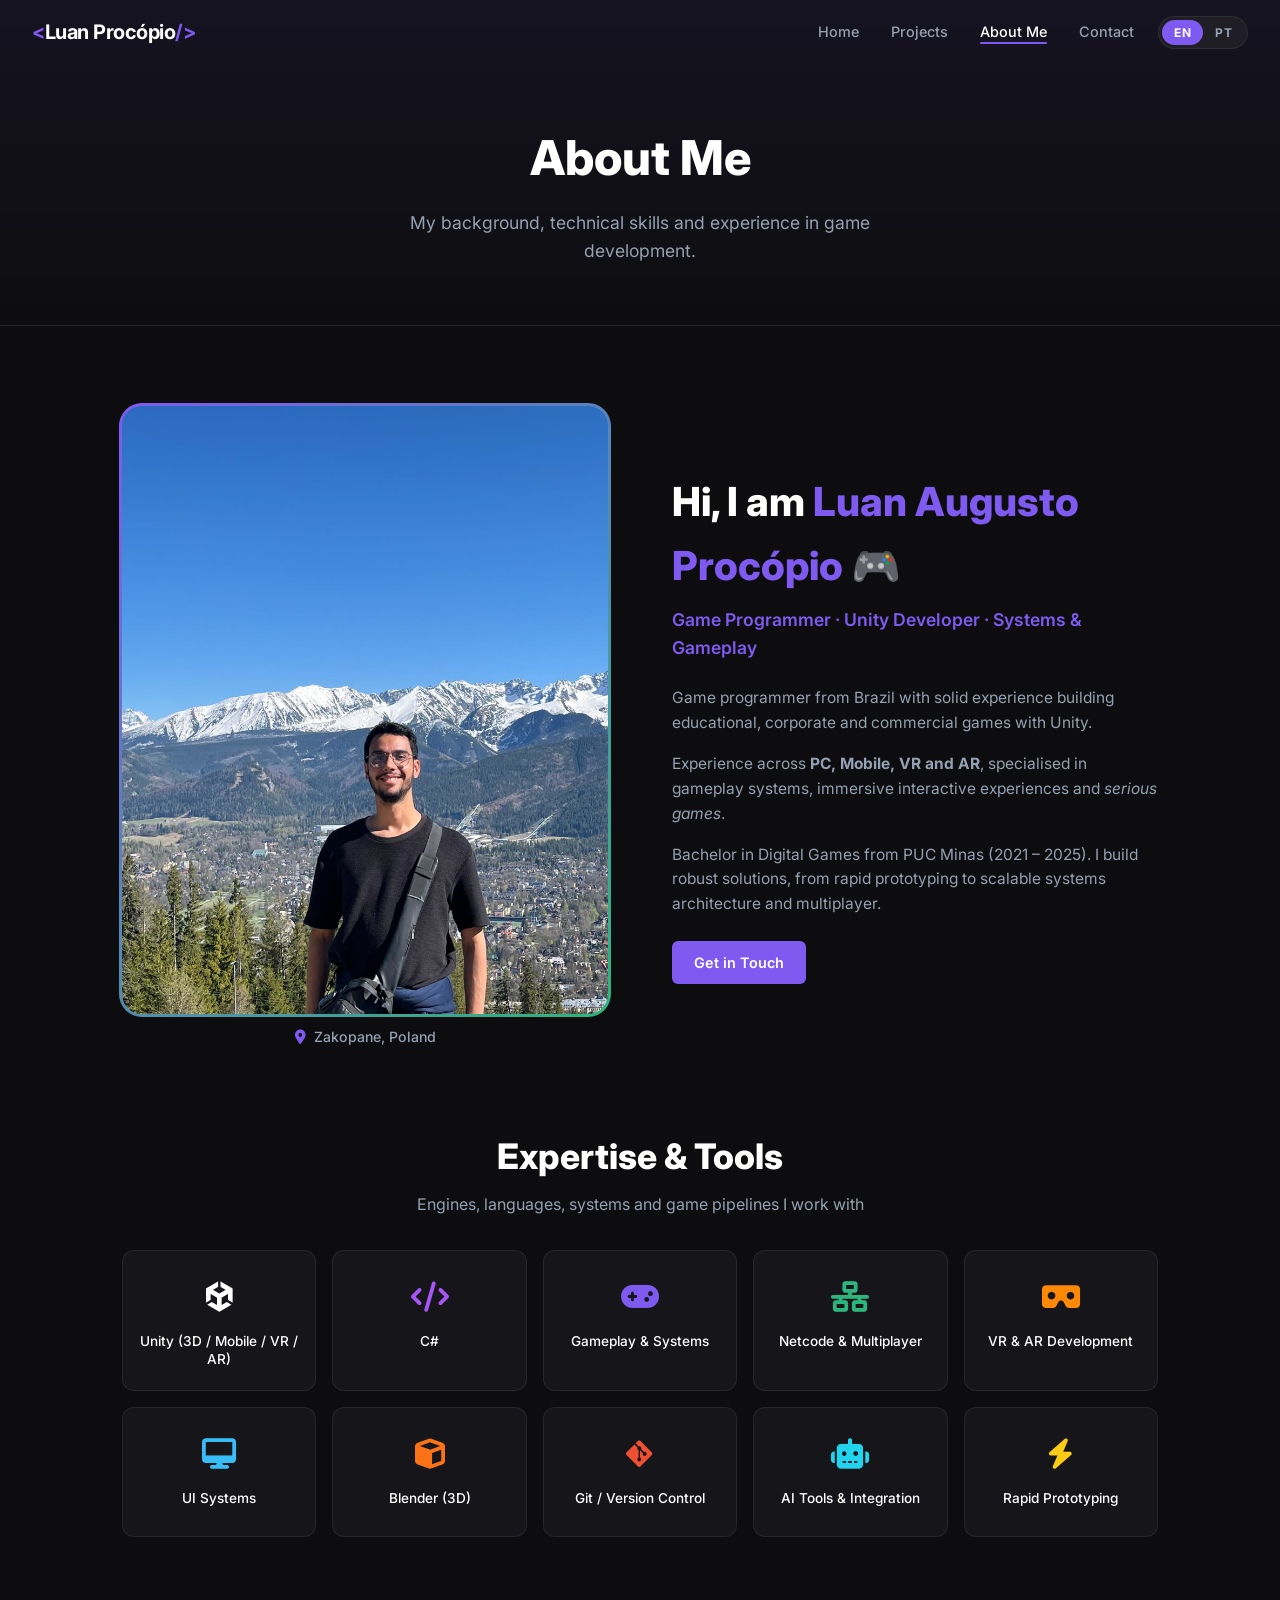
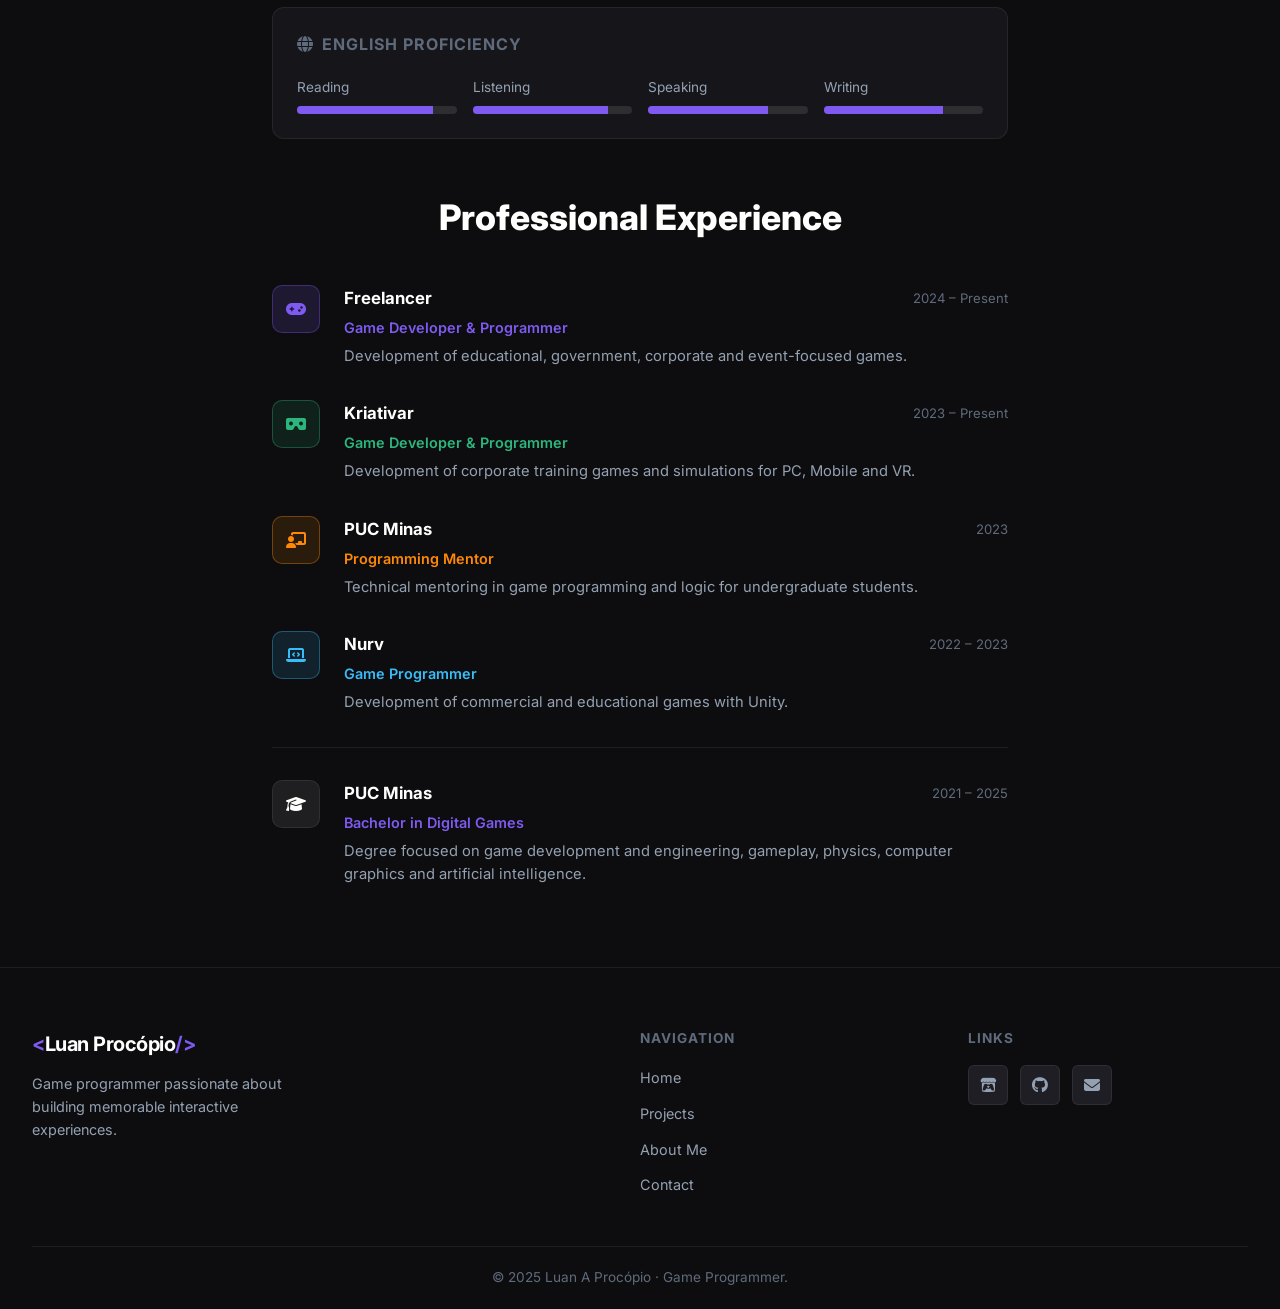
==== commit f712e539: "fix" ====
--- a/about.html
+++ b/about.html
@@ -38,13 +38,19 @@
 
   <!-- Intro -->
   <section class="about-section">
-    <div class="about-image-wrap">
-      <img src="assets/images/profile.jpg" alt="Luan A Procópio - Game Programmer" />
-    </div>
+    <figure class="about-photo-col">
+      <div class="about-image-wrap">
+        <img src="assets/images/profile.jpg" alt="Luan Augusto Procópio - Game Programmer" />
+      </div>
+      <figcaption class="about-photo-caption">
+        <i class="fas fa-location-dot"></i>
+        <span data-i18n="about.photo.caption">Zakopane, Poland</span>
+      </figcaption>
+    </figure>
     <div class="about-text">
-      <h1><span data-i18n="about.hello">Hi, I am</span> <span style="color:var(--accent)">Luan A Procópio</span> 🎮</h1>
+      <h1><span data-i18n="about.hello">Hi, I am</span> <span style="color:var(--accent)">Luan Augusto Procópio</span> 🎮</h1>
       <p class="role" data-i18n="about.role">Game Programmer · Unity Developer · Systems &amp; Gameplay</p>
-      <p data-i18n="about.p1">Game programmer with solid experience.</p>
+      <p data-i18n="about.p1">Game programmer from Brazil with solid experience building educational, corporate and commercial games with Unity.</p>
       <p data-i18n-html="about.p2">Experience across <strong>PC, Mobile, VR and AR</strong>.</p>
       <p data-i18n="about.p3">Bachelor in Digital Games from PUC Minas (2021 – 2025).</p>
       <div style="display:flex; gap:12px; flex-wrap:wrap; margin-top:24px;">
--- a/css/style.css
+++ b/css/style.css
@@ -1171,3 +1171,55 @@
 .work-grid .media { width: 100%; height: auto; }
 .work h4 { font-size: 1.05rem; font-weight: 700; margin: 12px 0 2px; }
 .work p { color: var(--text-secondary); font-size: 0.88rem; }
+
+.slide-overlay { padding: 48px 84px; }
+@media (max-width: 768px) { .slide-overlay { padding: 24px 56px; } }
+
+/* ---- Layout fixes v3: uniform rows for work cards ---- */
+.work-grid {
+  display: flex;
+  flex-wrap: wrap;
+  gap: 28px 20px;
+  align-items: flex-start;
+  margin-bottom: 24px;
+}
+.work { display: flex; flex-direction: column; flex: 0 0 auto; max-width: 100%; }
+.work .media, .work-grid .media { width: auto; height: 340px; }
+.work h4, .work p { width: 0; min-width: 100%; }
+@media (max-width: 768px) {
+  .work .media, .work-grid .media { height: 280px; }
+}
+/* ---- Layout fixes v4 ---- */
+.reveal, .reveal.revealed { opacity: 1 !important; transform: none !important; transition: none; }
+.proj-tabs { position: static; background: transparent; backdrop-filter: none; border-bottom: none; padding: 28px 2rem 0; }
+.thumb-title { white-space: normal; line-height: 1.25; }
+
+/* Uniform screenshot grid */
+.gallery.grid6 { display: grid; grid-template-columns: repeat(6, 1fr); gap: 14px; }
+.gallery.grid6 .media { width: 100%; height: auto; aspect-ratio: var(--ar, 16 / 9); }
+.gallery.grid6 .media.span3 { grid-column: span 3; }
+.gallery.grid6 .media.span2 { grid-column: span 2; }
+
+/* About photo caption */
+.about-photo-col { display: flex; flex-direction: column; gap: 12px; margin: 0; }
+.about-photo-caption {
+  display: inline-flex;
+  align-items: center;
+  justify-content: center;
+  gap: 8px;
+  color: var(--text-secondary);
+  font-size: 0.88rem;
+  font-weight: 500;
+}
+.about-photo-caption i { color: var(--accent); }
+
+.lang-bars { grid-template-columns: repeat(4, 1fr); }
+@media (max-width: 1024px) {
+  .about-photo-col { max-width: 340px; margin: 0 auto; }
+}
+@media (max-width: 768px) {
+  .gallery.grid6 { grid-template-columns: repeat(2, 1fr); }
+  .gallery.grid6 .media.span3 { grid-column: span 2; }
+  .gallery.grid6 .media.span2 { grid-column: span 1; }
+  .lang-bars { grid-template-columns: repeat(2, 1fr); }
+}
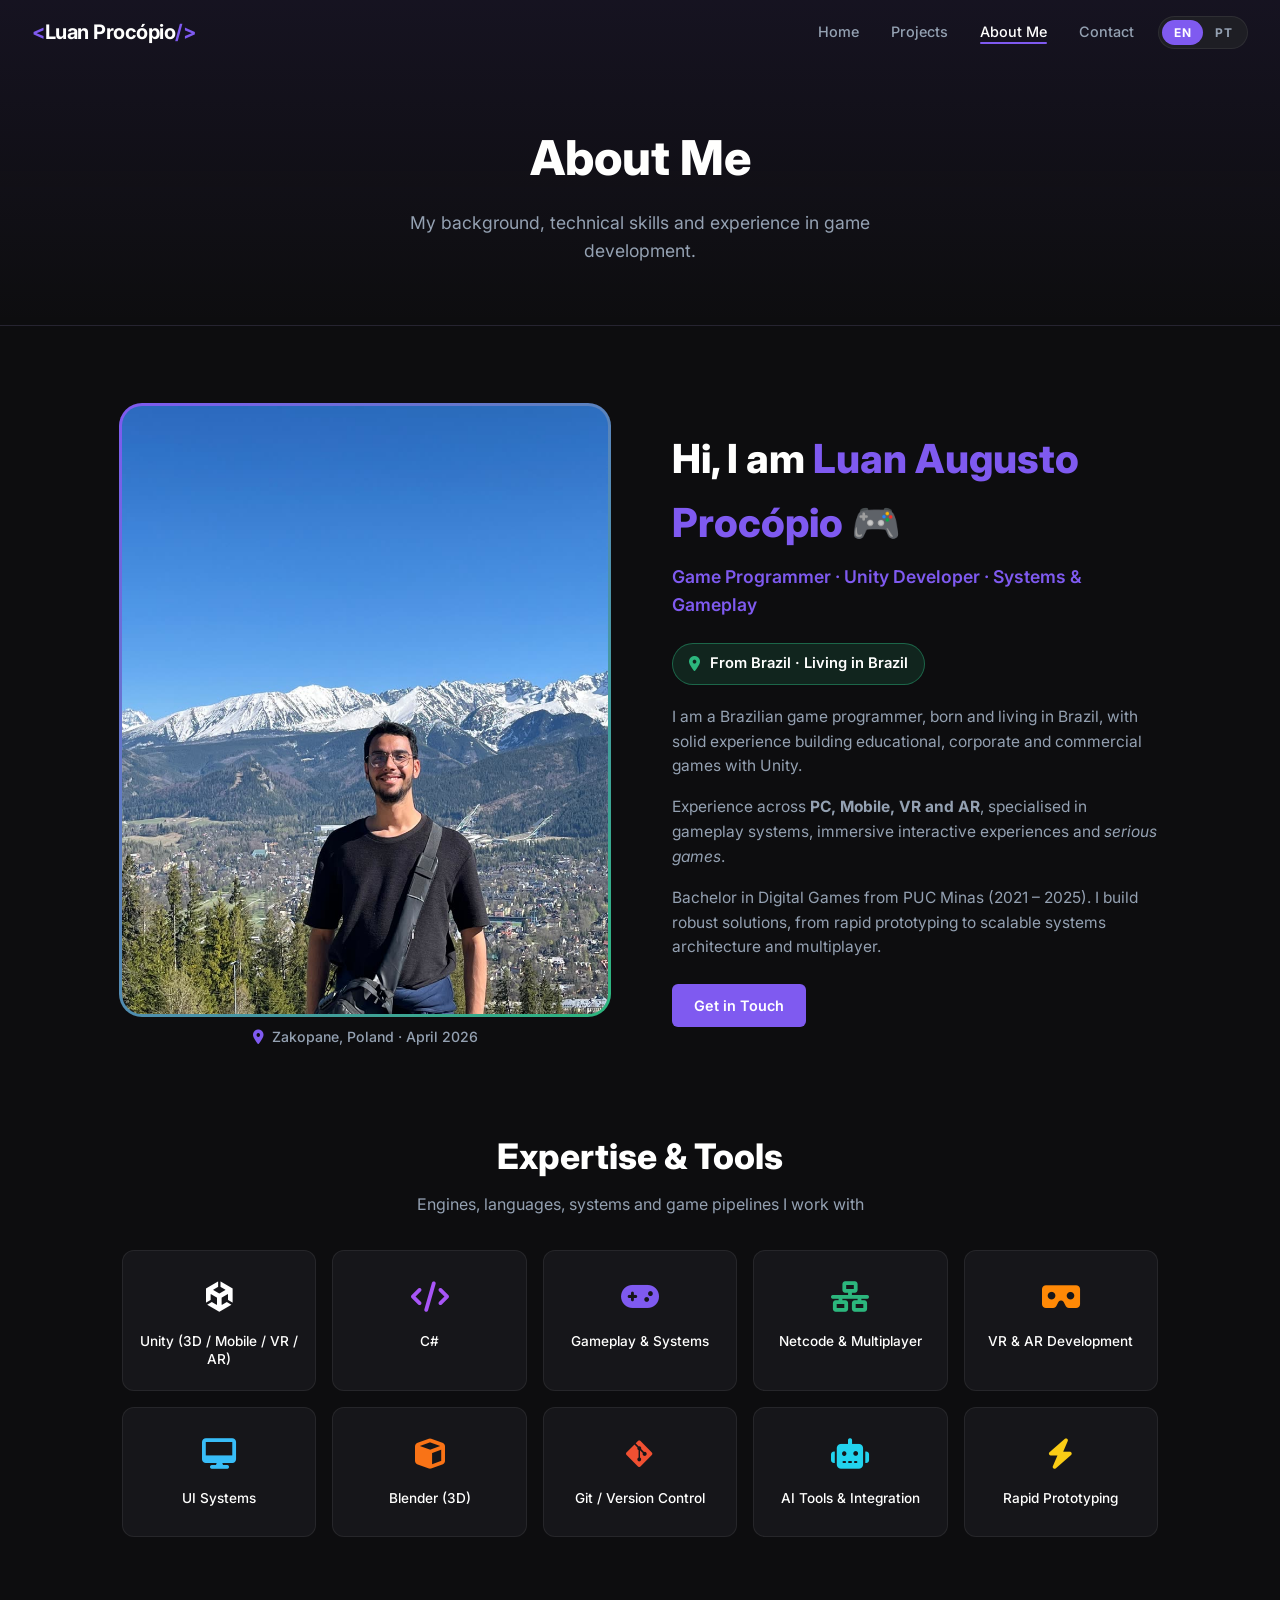
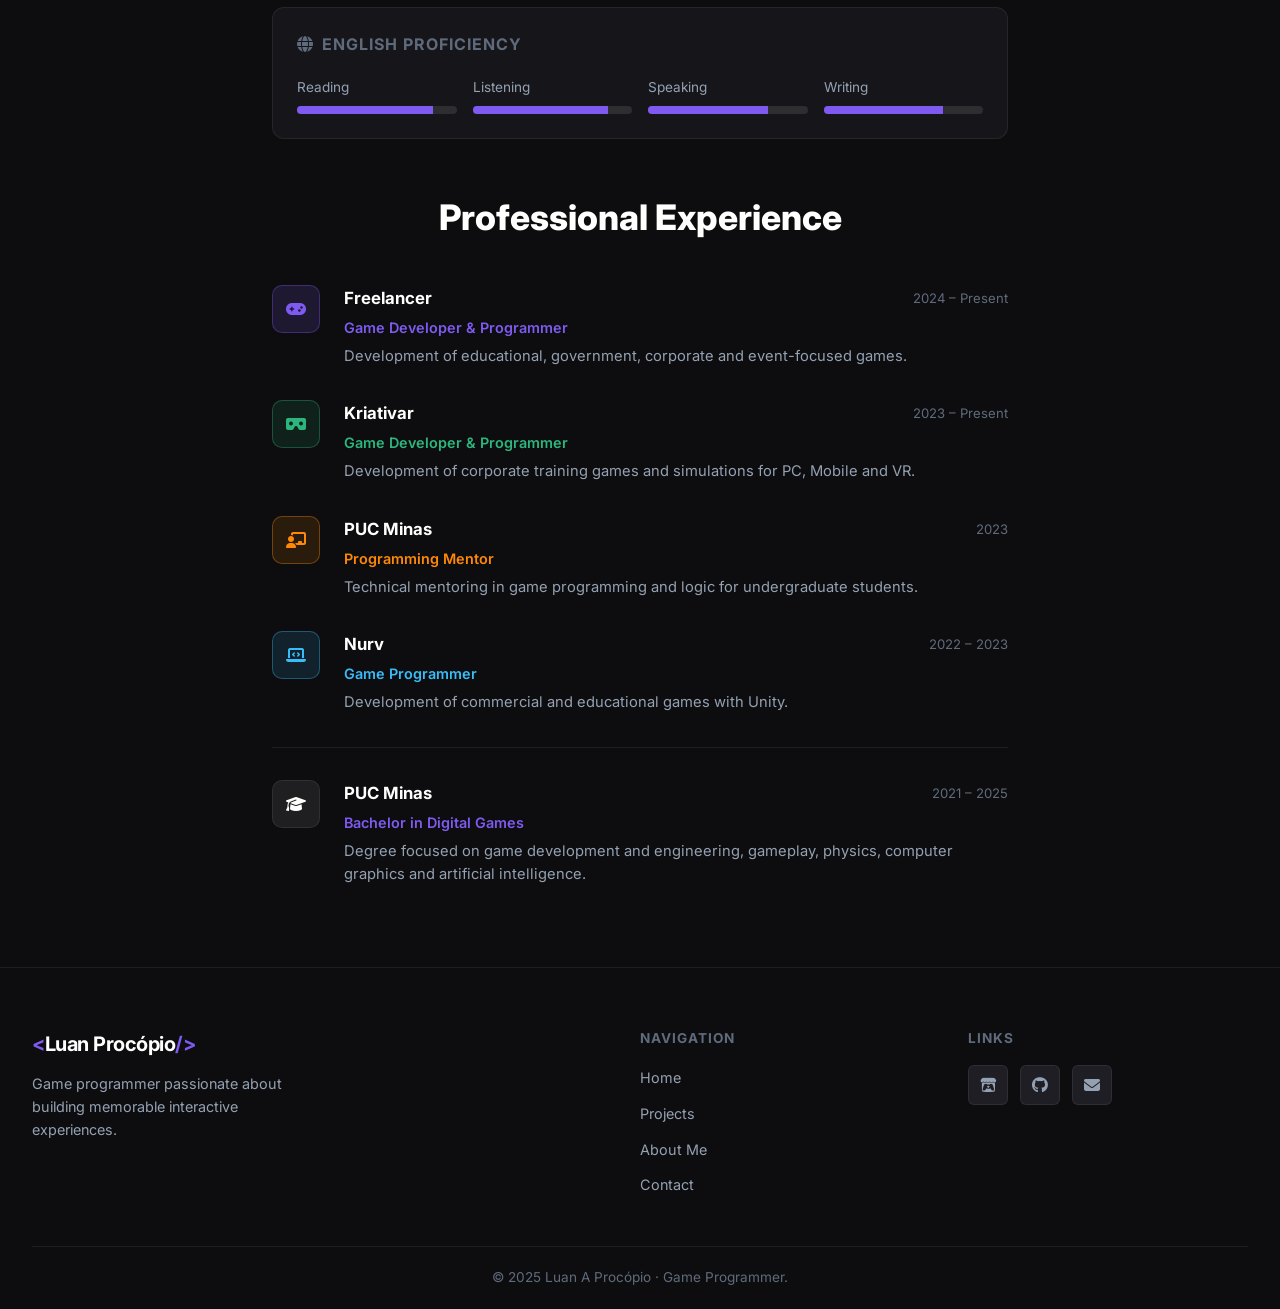
==== commit 0f154dfd: "fix" ====
--- a/about.html
+++ b/about.html
@@ -4,7 +4,7 @@
   <meta charset="UTF-8" />
   <meta name="viewport" content="width=device-width, initial-scale=1.0" />
   <title>About Me | Luan A Procópio</title>
-  <link rel="stylesheet" href="css/style.css" />
+  <link rel="stylesheet" href="css/style.css?v=3" />
   <link rel="stylesheet" href="https://cdnjs.cloudflare.com/ajax/libs/font-awesome/6.5.0/css/all.min.css" />
   <link href="https://fonts.googleapis.com/css2?family=Inter:wght@300;400;500;600;700;800&display=swap" rel="stylesheet" />
 </head>
@@ -44,13 +44,17 @@
       </div>
       <figcaption class="about-photo-caption">
         <i class="fas fa-location-dot"></i>
-        <span data-i18n="about.photo.caption">Zakopane, Poland</span>
+        <span data-i18n="about.photo.caption">Zakopane, Poland · April 2026</span>
       </figcaption>
     </figure>
     <div class="about-text">
       <h1><span data-i18n="about.hello">Hi, I am</span> <span style="color:var(--accent)">Luan Augusto Procópio</span> 🎮</h1>
       <p class="role" data-i18n="about.role">Game Programmer · Unity Developer · Systems &amp; Gameplay</p>
-      <p data-i18n="about.p1">Game programmer from Brazil with solid experience building educational, corporate and commercial games with Unity.</p>
+      <div class="about-location-badge">
+        <i class="fas fa-location-dot"></i>
+        <span data-i18n="about.location.badge">From Brazil · Living in Brazil</span>
+      </div>
+      <p data-i18n="about.p1">I am a Brazilian game programmer, born and living in Brazil, with solid experience building educational, corporate and commercial games with Unity.</p>
       <p data-i18n-html="about.p2">Experience across <strong>PC, Mobile, VR and AR</strong>.</p>
       <p data-i18n="about.p3">Bachelor in Digital Games from PUC Minas (2021 – 2025).</p>
       <div style="display:flex; gap:12px; flex-wrap:wrap; margin-top:24px;">
@@ -176,7 +180,7 @@
     </div>
   </footer>
 
-  <script src="js/i18n.js"></script>
-  <script src="js/main.js"></script>
+  <script src="js/i18n.js?v=4"></script>
+  <script src="js/main.js?v=3"></script>
 </body>
 </html>
--- a/css/style.css
+++ b/css/style.css
@@ -1213,6 +1213,21 @@
 }
 .about-photo-caption i { color: var(--accent); }
 
+.about-location-badge {
+  display: inline-flex;
+  align-items: center;
+  gap: 10px;
+  padding: 8px 16px;
+  margin-bottom: 20px;
+  border-radius: 100px;
+  background: rgba(44, 182, 125, 0.14);
+  border: 1px solid rgba(44, 182, 125, 0.45);
+  color: #fffffe;
+  font-size: 0.92rem;
+  font-weight: 600;
+}
+.about-location-badge i { color: var(--accent-2); }
+
 .lang-bars { grid-template-columns: repeat(4, 1fr); }
 @media (max-width: 1024px) {
   .about-photo-col { max-width: 340px; margin: 0 auto; }
